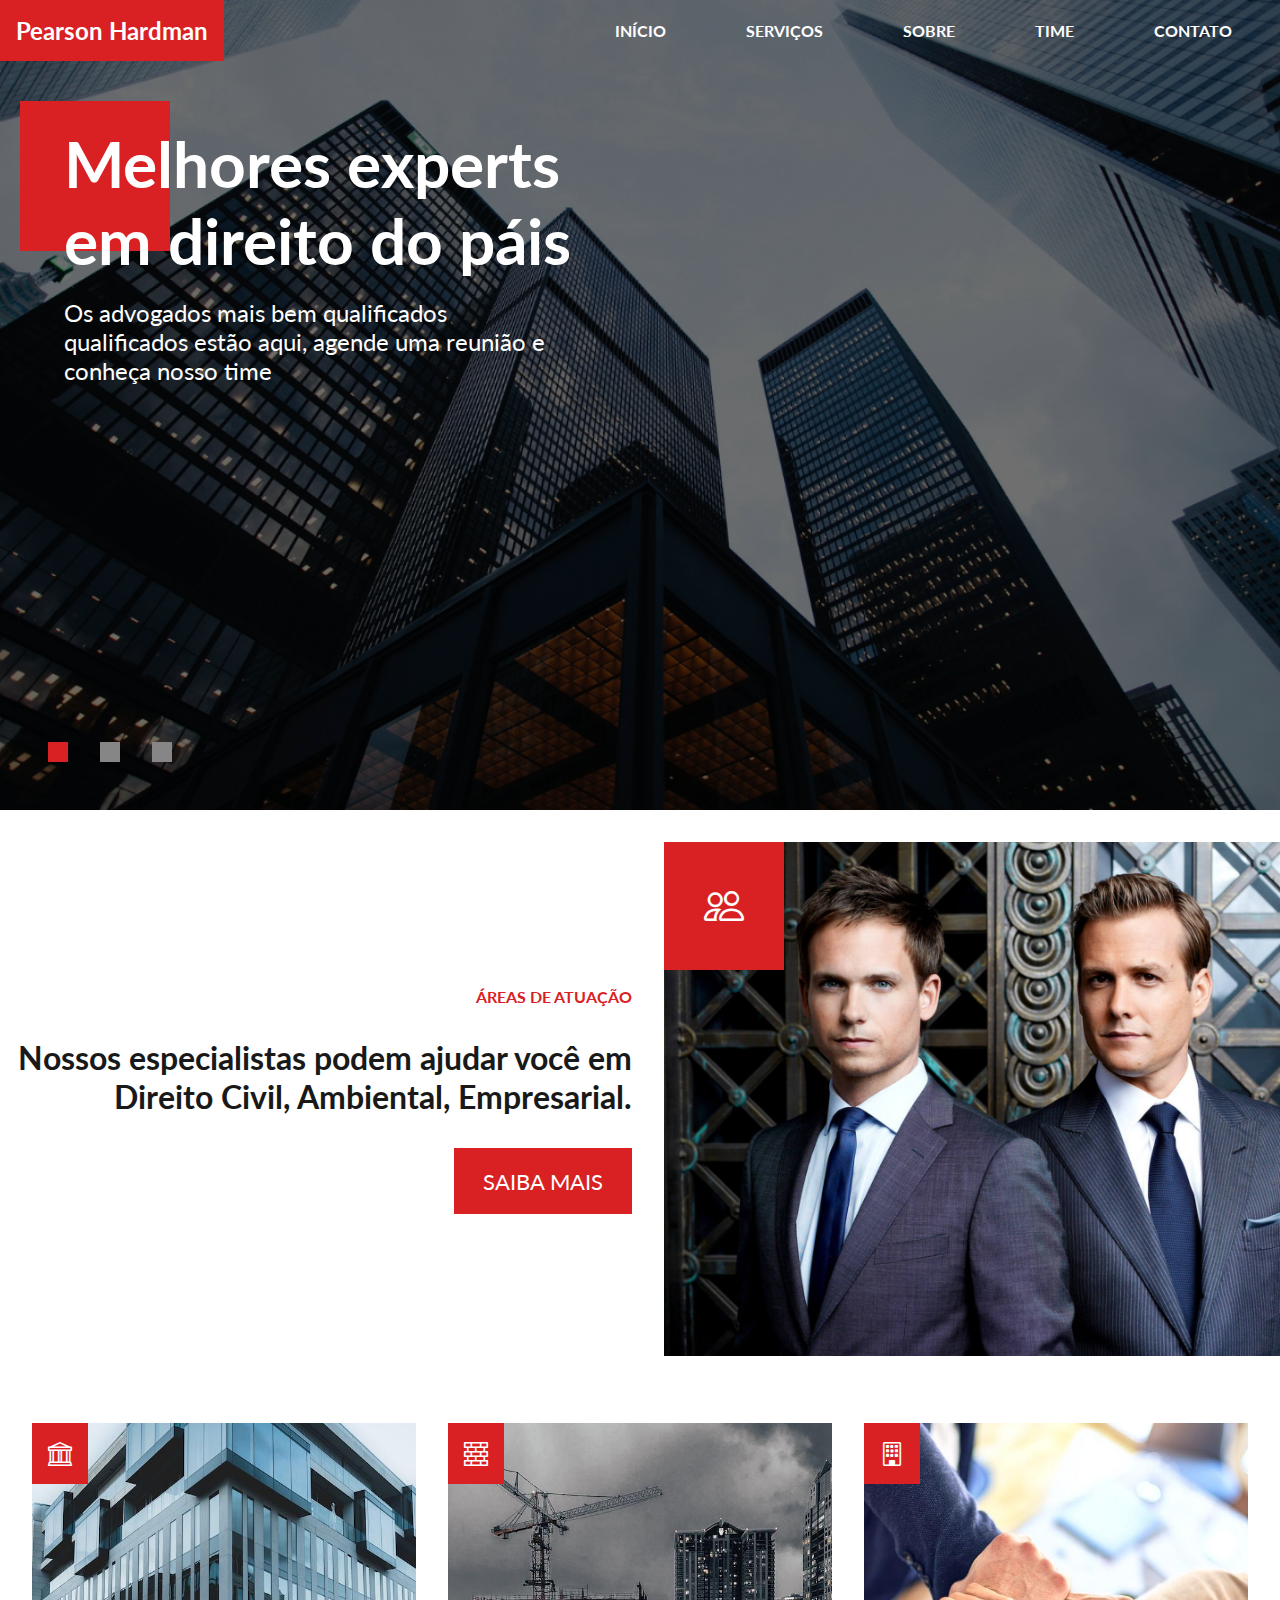
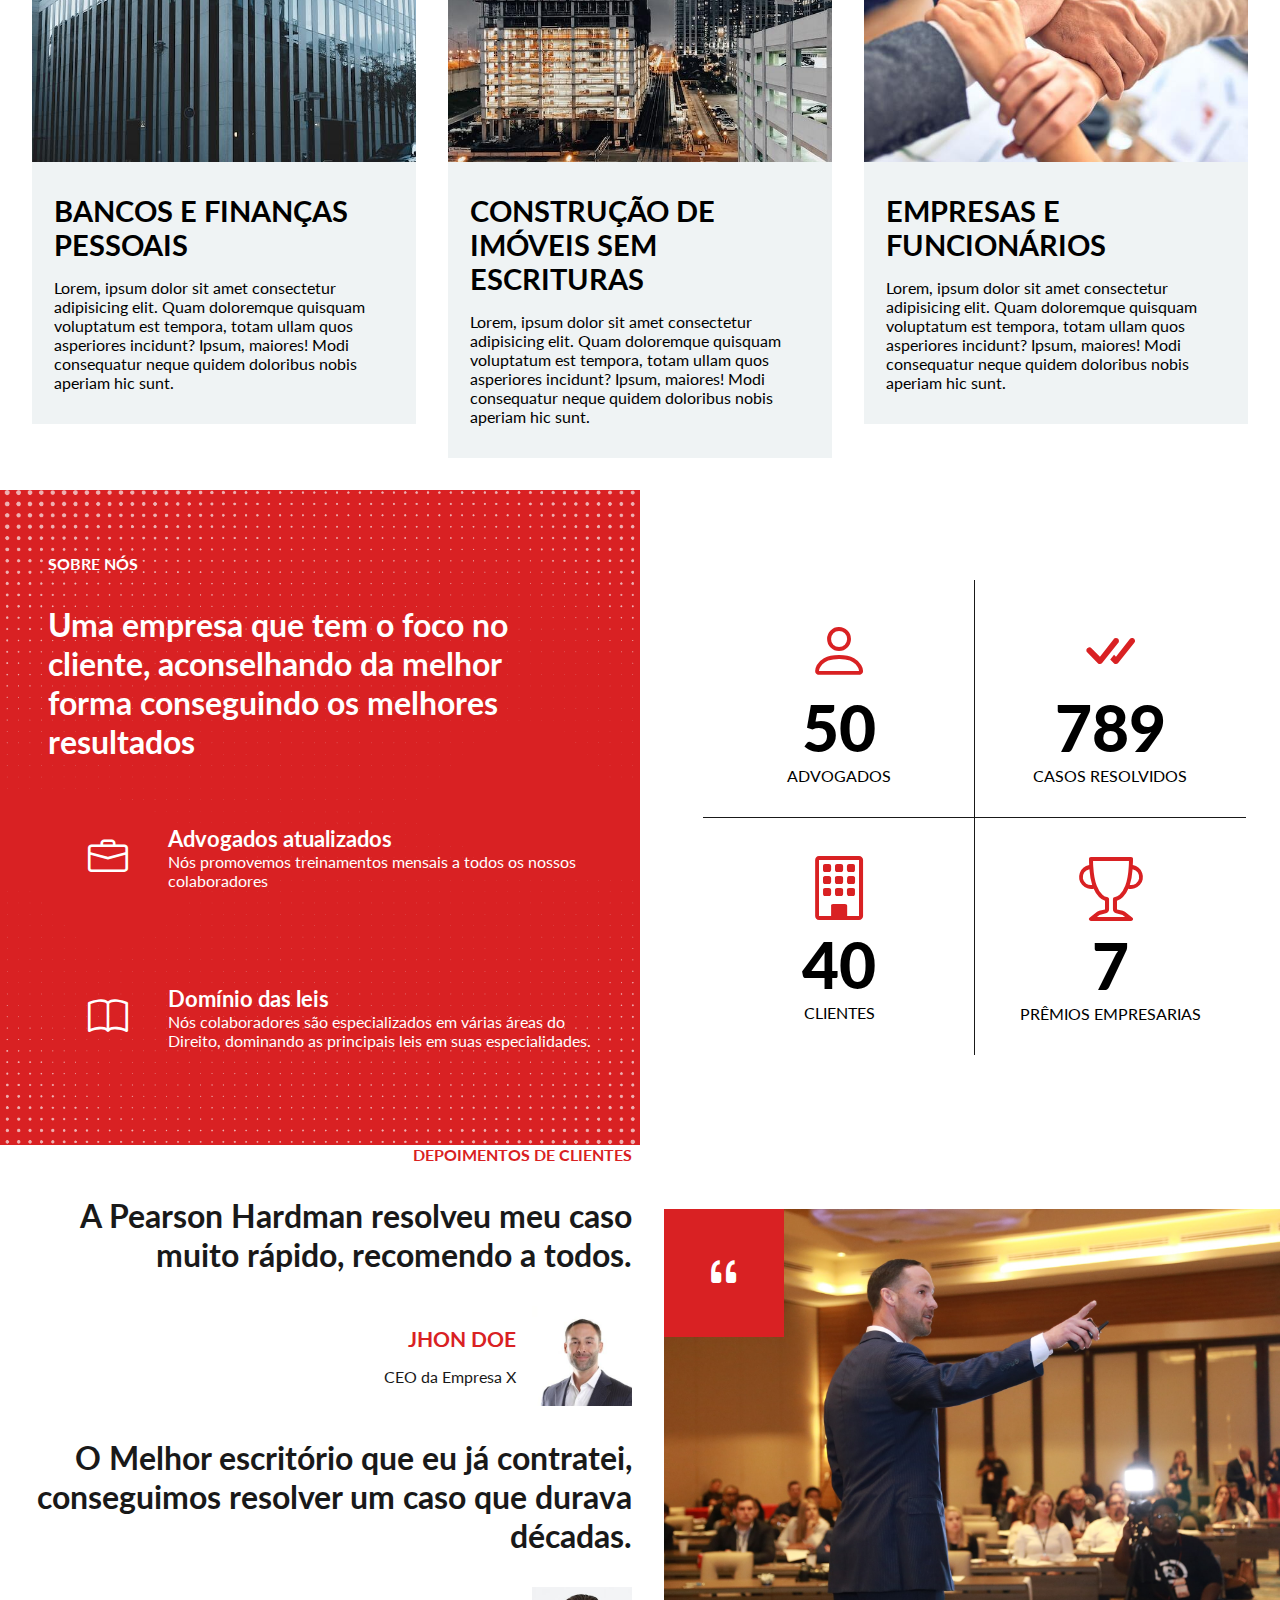
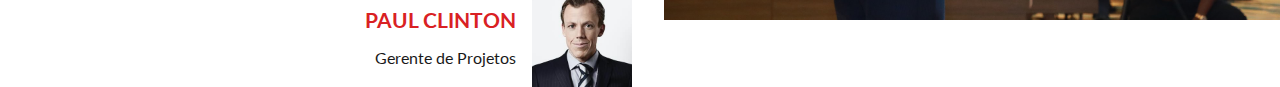
==== Projeto/index.html @ b3bb137e "conclusion of testimonial  section" ====
<!DOCTYPE html>
<html lang="pt-br">
  <head>
    <meta charset="UTF-8" />
    <meta http-equiv="X-UA-Compatible" content="IE=edge" />
    <meta name="viewport" content="width=device-width, initial-scale=1.0" />

    <!-- Styles -->
    <link rel="stylesheet" href="css/styles.css" />

    <!-- Site Icon -->
    <link rel="shortcut icon" href="img/favicon.ico" type="image/x-icon" />

    <!-- Bootstrap Icons -->
    <link
      rel="stylesheet"
      href="https://cdn.jsdelivr.net/npm/bootstrap-icons@1.10.5/font/bootstrap-icons.css"
    />

    <!-- Fonts -->
    <link rel="preconnect" href="https://fonts.googleapis.com" />
    <link rel="preconnect" href="https://fonts.gstatic.com" crossorigin />
    <link
      href="https://fonts.googleapis.com/css2?family=Lato:ital,wght@0,100;0,300;0,400;0,700;0,900;1,100;1,300;1,400;1,700;1,900&display=swap"
      rel="stylesheet"
    />

    <title>Pearson Hardman</title>
  </head>
  <body>
    <!-- Header and Banner-->
    <header id="header">
      <div id="inner-header">
        <h2 id="brand">Pearson Hardman</h2>
        <nav id="navbar">
          <a href="#header">Início</a>
          <a href="#expertise-areas">Serviços</a>
          <a href="#about">Sobre</a>
          <a href="#team">Time</a>
          <a href="#contact">Contato</a>
        </nav>

        <!-- Menu Mobile -->
      </div>

      <div class="banner active">
        <span class="square"></span>
        <h2>Melhores experts em direito do páis</h2>
        <p>
          Os advogados mais bem qualificados qualificados estão aqui, agende uma
          reunião e conheça nosso time
        </p>
      </div>

      <div class="dots">
        <div class="dot active"></div>
        <div class="dot"></div>
        <div class="dot"></div>
      </div>
    </header>

    <!--Action areas-->
    <main id="expertise-areas" class="text-image-section">
      <div id="expertise-information" class="text-container">
        <p class="section-subtitle">Áreas de atuação</p>
        <h3 class="section-title">Nossos especialistas podem ajudar você em Direito Civil, Ambiental, Empresarial.          
        </h3>
        <a href="#" class="btn">Saiba Mais</a>
      </div>
      <div id="expertise-image-container" class="image-container">
        <i class="bi bi-people"></i>
        <img src="img/employees_banner.jpg" alt="Advogados da Pearson Hardman">
      </div>

      <div id="other-services">
        <div class="service">
          <img src="img/bank.jpg" alt="Banco">
          <i class="bi bi-bank"></i>
          <div class="service-info">
            <h4>Bancos e Finanças pessoais</h4>
            <p>
              Lorem, ipsum dolor sit amet consectetur adipisicing elit. Quam doloremque quisquam voluptatum est tempora, totam ullam quos asperiores incidunt? Ipsum, maiores! Modi consequatur neque quidem doloribus nobis aperiam hic sunt.              
            </p>
          </div>
        </div>

        <div class="service">
          <img src="img/construction.jpg" alt="Construção">
          <i class="bi bi-bricks"></i>
          <div class="service-info">
            <h4>Construção de Imóveis sem escrituras</h4>
            <p>
              Lorem, ipsum dolor sit amet consectetur adipisicing elit. Quam doloremque quisquam voluptatum est tempora, totam ullam quos asperiores incidunt? Ipsum, maiores! Modi consequatur neque quidem doloribus nobis aperiam hic sunt.              
            </p>
          </div>
        </div>

        <div class="service">
          <img src="img/company.jpg" alt="Empresa">
          <i class="bi bi-building"></i>
          <div class="service-info">
            <h4>Empresas e funcionários</h4>
            <p>
              Lorem, ipsum dolor sit amet consectetur adipisicing elit. Quam doloremque quisquam voluptatum est tempora, totam ullam quos asperiores incidunt? Ipsum, maiores! Modi consequatur neque quidem doloribus nobis aperiam hic sunt.              
            </p>
          </div>
        </div>

      </div><!--other-services-->

    </main>

    <!--About us section-->
    <section id="about">
      <div id="about-text">
        <p class="section-subtitle">Sobre nós</p>
        <h3 class="section-title">
          Uma empresa que tem o foco no cliente, aconselhando da melhor forma conseguindo os melhores resultados
        </h3>

        <div class="about-description">
          <i class="bi bi-briefcase"></i>
          <div>
            <h4>Advogados atualizados</h4>
            <p>
              Nós promovemos treinamentos mensais a todos os nossos colaboradores
            </p>
          </div>
        </div>

        <div class="about-description">
          <i class="bi bi-book"></i>
          <div>
            <h4>Domínio das leis</h4>
            <p>
              Nós colaboradores são especializados em várias áreas do Direito, dominando as principais leis em suas especialidades.
            </p>
          </div>
        </div>

      </div><!--about-text-->

      <div id="about-data">

        <div class="data">
          <i class="bi bi-person"></i>
          <p class="number">50</p>
          <p class="text">Advogados</p>
        </div>

        <div class="data">
          <i class="bi bi-check-all"></i>
          <p class="number">789</p>
          <p class="text">Casos resolvidos</p>
        </div>

        <div class="data">
          <i class="bi bi-building"></i>
          <p class="number">40</p>
          <p class="text">Clientes</p>
        </div>

        <div class="data">
          <i class="bi bi-trophy"></i>
          <p class="number">7</p>
          <p class="text">Prêmios empresarias</p>
        </div>

      </div><!--about-data-->
    </section>

    <!--Testimonials -->
    <section id="testimonials" class="text-image-section">
      <div id="testimonials-information" class="text-container">
        <p class="section-subtitle">Depoimentos de clientes</p>

        <h3 class="section-title">
          A Pearson Hardman resolveu meu caso muito rápido, recomendo a todos.
        </h3>
        <div class="author">
          <div class="author-info">
            <p class="author-name">Jhon Doe</p>
            <p class="author-job">CEO da Empresa X</p>
          </div>
          <img src="img/author_1.jpg" alt="Jhon Doe">
        </div><!--author-->

        <h3 class="section-title">
          O Melhor escritório que eu já contratei, conseguimos resolver um caso que durava décadas.
        </h3>
        <div class="author">
          <div class="author-info">
            <p class="author-name">Paul Clinton</p>
            <p class="author-job">Gerente de Projetos</p>
          </div>
          <img src="img/author_2.jpg" alt="Paul Clinton">
        </div><!--author-->
        
      </div><!--testimonial-information-->
      
      <div id="testimonial-image-container" class="image-container">
        <i class="bi bi-quote"></i>
        <img src="img/court.jpg" alt="Advogado em um tribunal">
      </div>

      
    </section>
  </body>
</html>
---- Projeto/css/styles.css ----
/* ############ Root properties ############ */
:root {
  --main-color: #d92123;
  --secondary-color: #868686;
  --tertiary-color: #eff3f4;

  --primary-text-color: #ffffff;
  --secondary-text-color: #191919;
}

/* ############ Generals properties ############ */
* {
  margin: 0;
  padding: 0;
  box-sizing: border-box;
  font-family: "Lato", sans-serif;
}

a {
  text-decoration: none;
}

img {
  width: 100%; /*Limit from size of father element*/
}

input[type="submit"] {
  cursor: pointer;
}

i {
  background-color: var(--main-color);
  color: var(--primary-text-color);
  font-size: 2.5rem;
  padding: 2.5rem;
}

/* ############ Header and banner ############ */
#header {
  min-height: 90vh; /*Height of screen*/
  background-image: url("../img/main_banner4.png");
  background-size: cover;
  background-position: center;
  color: var(--primary-text-color);
  margin-bottom: 2rem;
  position: relative; /* Specifies the scope that will control absolute elements */
}

#inner-header {
  display: flex; /* Items inside the container can be positioned with flexbox */
  justify-content: space-between;
  align-items: center;
}

#brand {
  background-color: var(--main-color);
  padding: 1rem;
}

#navbar {
  display: flex;
  gap: 3rem;
  text-transform: uppercase;
  margin-right: 2rem;
}

#navbar a {
  color: var(--primary-text-color);
  font-weight: bold;
  padding: 1rem;
}

.banner.active {
  opacity: 1;
}

.banner {
  max-width: 50%; /* Limit width from banner container */
  padding: 4rem;
  opacity: 0;
  position: absolute;
  transition: 0.6s;
}

.banner h2 {
  font-size: 4rem;
  margin-bottom: 1.2rem;
  position: relative;
  z-index: 2;
}

.banner p {
  font-size: 1.5rem;
}

.square {
  display: block;
  width: 150px;
  height: 150px;
  background-color: var(--main-color);
  position: absolute;
  z-index: 1;
  left: 20px;
  top: 40px;
}

.dots {
  display: flex;
  gap: 2rem;
  position: absolute;
  bottom: 3rem;
  left: 3rem;
}

.dot {
  width: 20px;
  height: 20px;
  background-color: var(--secondary-color);
}

.dot.active {
  background-color: var(--main-color);
}

/* ############ Action areas (main) ############ */
.text-image-section {
  display: flex;
  flex-wrap: wrap;
  gap: 2rem;
}

.text-container {
  flex: 2 1 0; /*short-cut for flex element*/
  display: flex;
  gap: 2rem;
  flex-direction: column;
  justify-content: center;
  text-align: right;
}

.section-subtitle{
  text-transform: uppercase;
  font-weight: bold;
  color: var(--main-color);
}

.section-title{
  color: var(--secondary-text-color);
  font-size: 2rem;
}

.btn{
  padding: 1.2rem 1.8rem;
  text-transform: uppercase;
  font-size: 1.4rem;
  background-color: var(--main-color);
  align-self: end;
  color: var(--primary-text-color);
}

.image-container {
  flex: 1 1 300px;
  position: relative;
}

.image-container i {
  position: absolute;
}

#other-services{
  width: 100%;
  display: flex;
  gap: 2rem;
  padding: 2rem;
}

.service{
  position: relative;
}

.service i{
  position: absolute;
  left: 0;
  top: 0;
  padding: 1rem;
  font-size: 1.5rem;
}

.service-info{
  background-color: var(--tertiary-color);
  padding: 2rem 1.4rem;
  min-height: 250px;
  margin-top: -3rem;
  z-index: 2;
  position: relative;
}

.service h4{
  font-size: 1.8rem;
  margin-bottom: 1rem;
  text-transform: uppercase;
}


/* ############ About us section ############ */

#about{
  display: flex;
  flex-wrap: wrap;
  align-items: center;
  gap: 2rem;
}

#about-text{
  background-image: url("../img/pattern.png");
  background-size: cover;
  background-position: center;
  color: var(--primary-text-color);
  flex: 1 1 0;
  display: flex;
  flex-direction: column;
  justify-content: center;
  gap: 2rem;
  padding: 4rem 3rem;
}

#about-text .section-subtitle,
#about-text .section-title{
  color: var(--primary-text-color);
}

#about-text  i{
  background-color: transparent;
}

.about-description{
  display: flex;
  align-items: center;
}

.about-description h4{
  font-size: 1.4rem;
}

#about-data{
  flex: 1 1 0;
  display: flex;
  flex-wrap: wrap;
  padding: 2rem;
}

#about-data .data{
  width: 50%;
  display: flex;
  flex-direction: column;
  align-items: center;
  justify-content: center;
  padding: 2rem;
  margin-top: -1px;
  margin-left: -1px;
}

#about-data .data:first-child{
    border-bottom: 1px solid var(--secondary-text-color);
    border-right: 1px solid var(--secondary-text-color);
}

#about-data .data:last-child{
  border-top: 1px solid var(--secondary-text-color);
  border-left: 1px solid var(--secondary-text-color);
}

#about-data .data i{
  background-color: transparent;
  color: var(--main-color);
  font-size: 4rem;
  padding: 0;
}

.data .number{
  font-size: 4rem;
  font-weight: 900;
}

.data .text {
  text-transform: uppercase;
}
/* ############ Testimonial section ############ */

#testimonials{
  display: flex;
  align-items: center;
}

#testimonial-information{
  padding: 3rem;
}

.author{
  display: flex;
  justify-content: end;
  align-items: center;
  gap: 1rem;
}

.author .author-name{
  color: var(--main-color);
  text-transform: uppercase;
  font-size: 1.3rem;
  font-weight: bold;
  margin-bottom: 1rem;
}

.author .author-job{
  color: var(--secondary-text-color);
}

.author img{
  width: 100px;
  height: 100px;
}

/* ############ Another sections ############ */
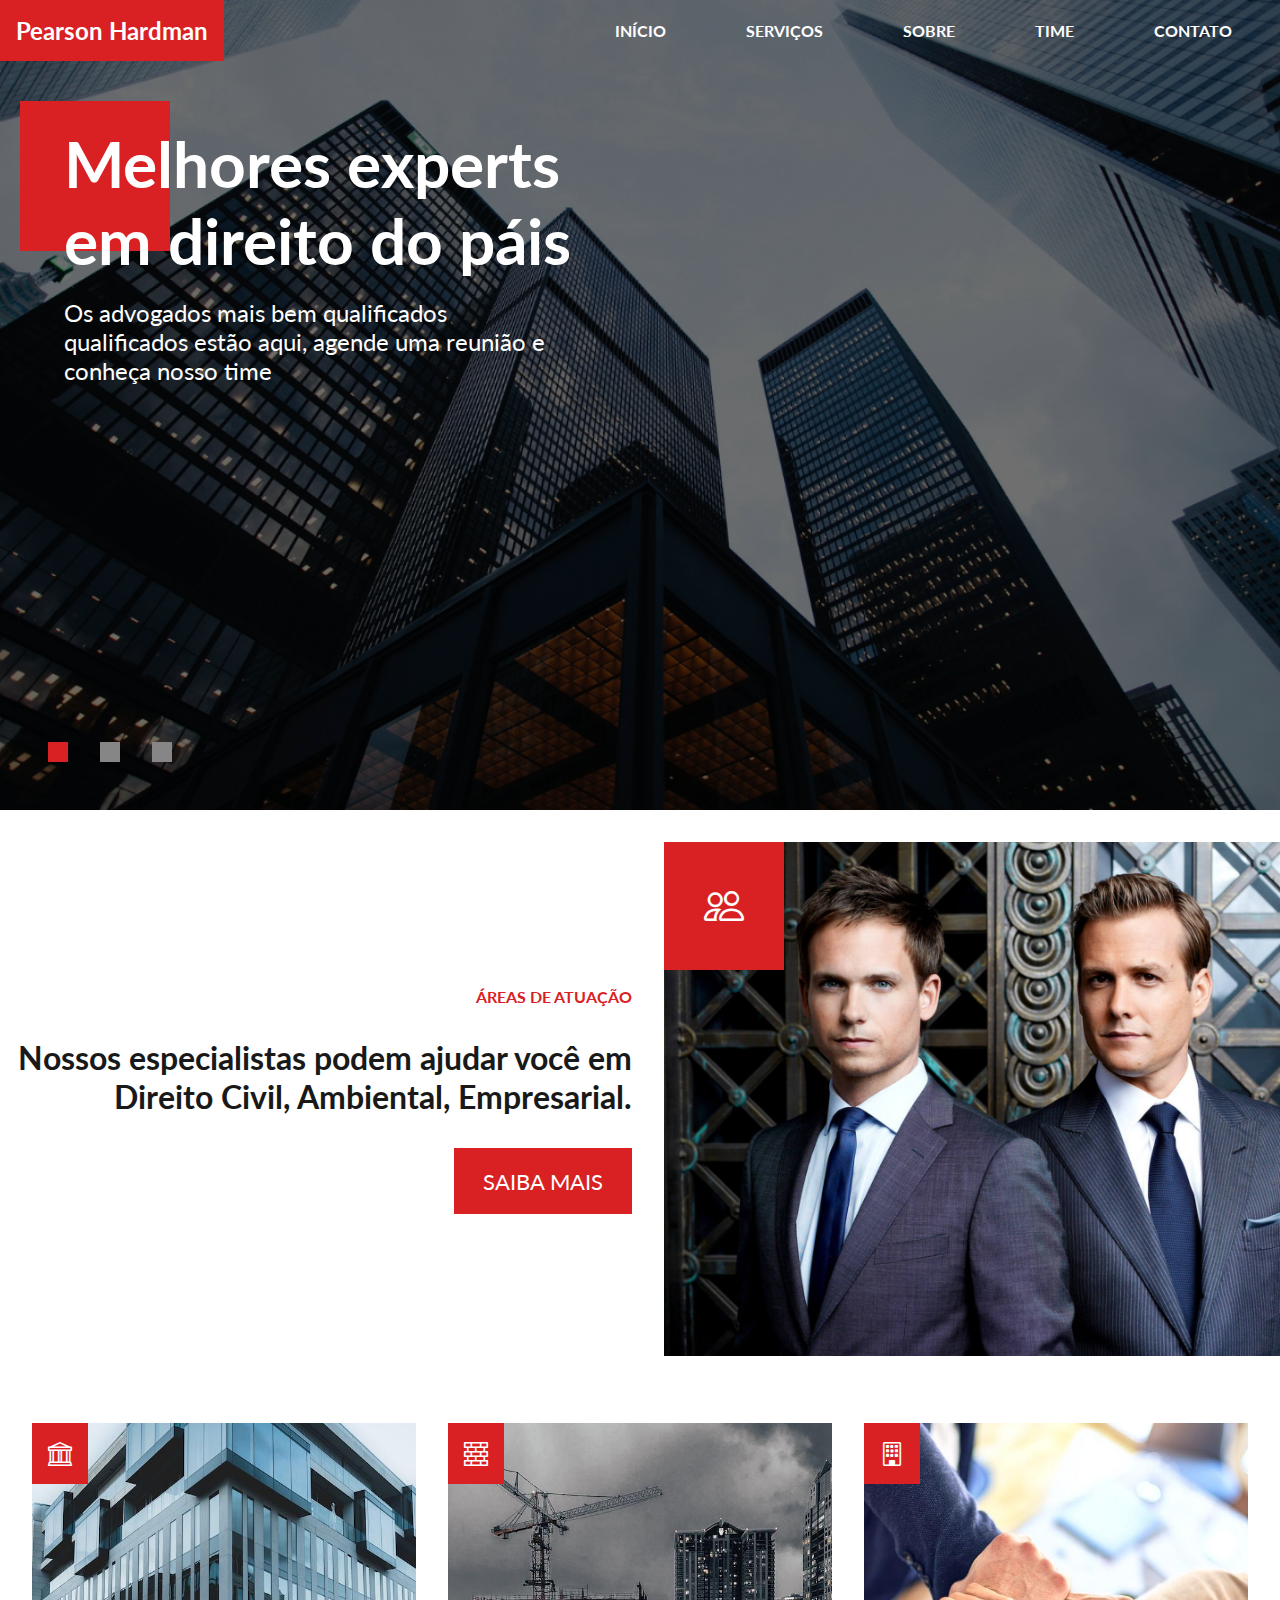
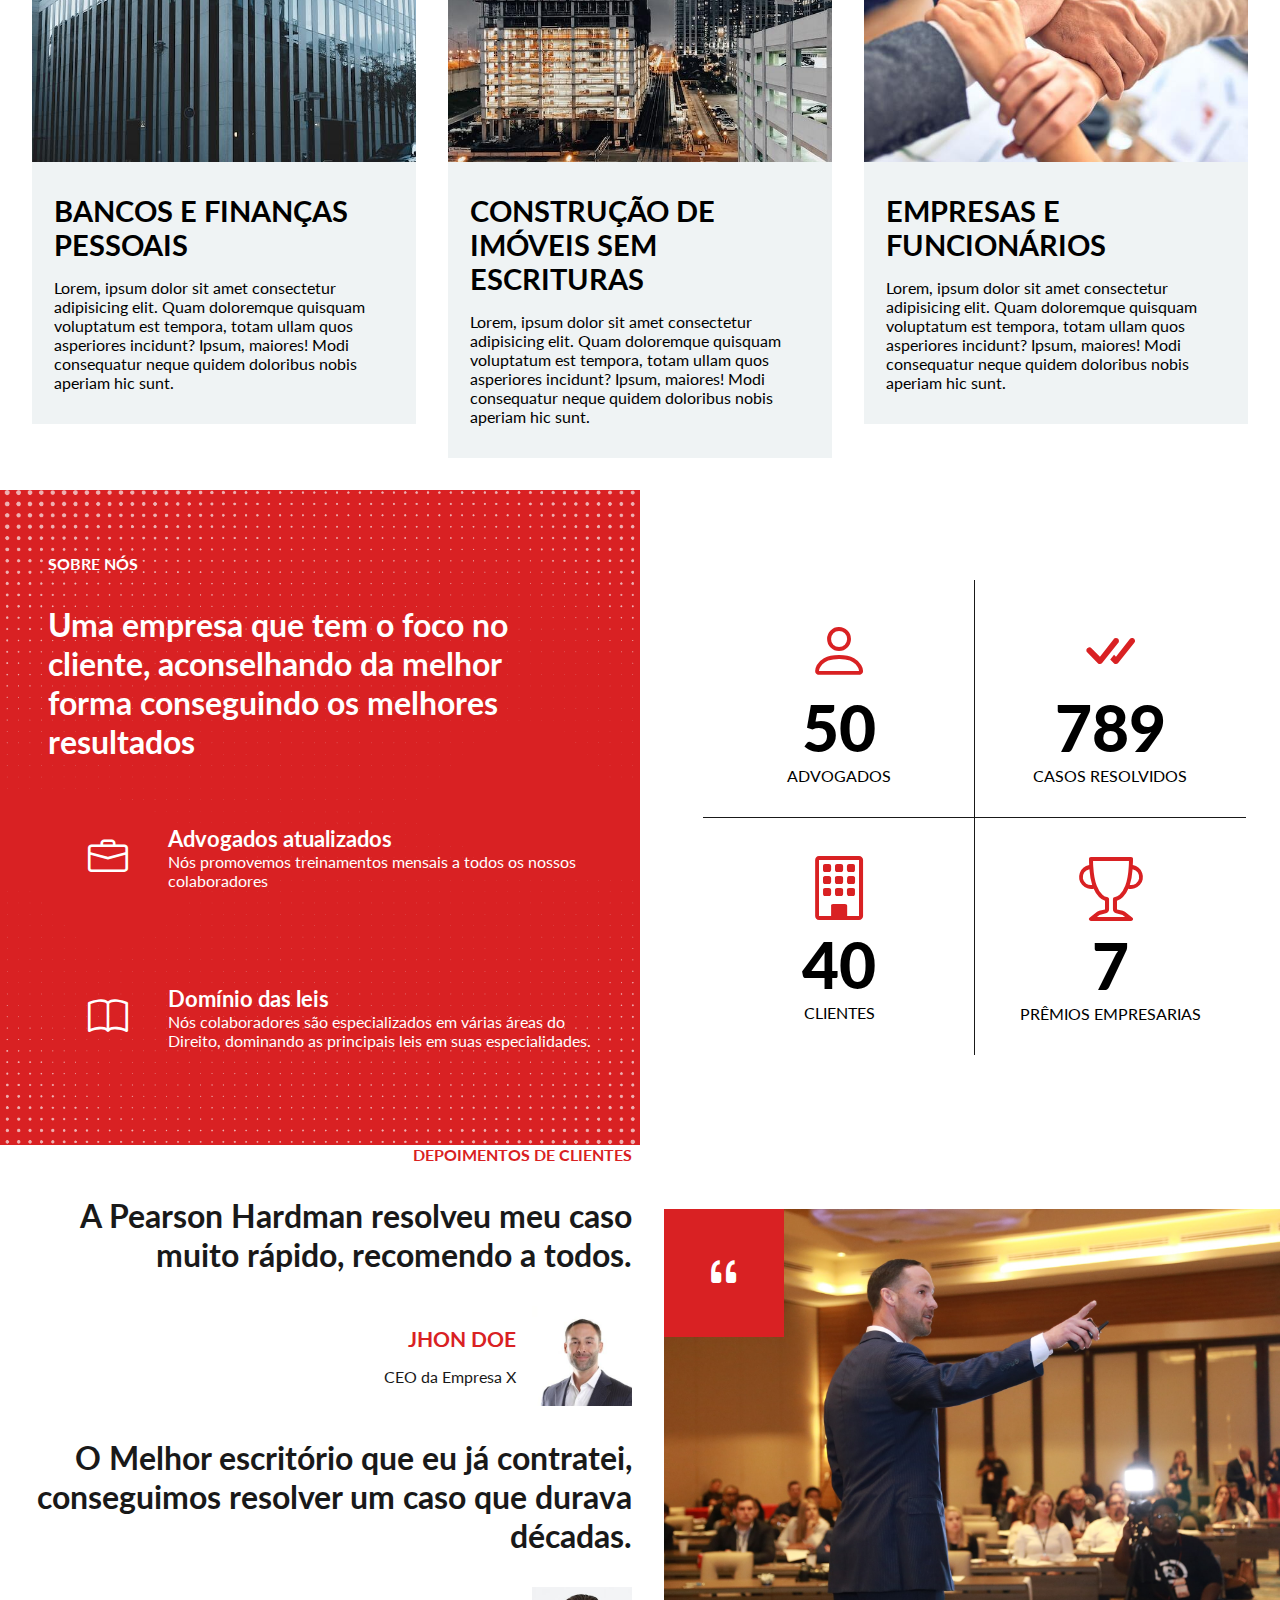
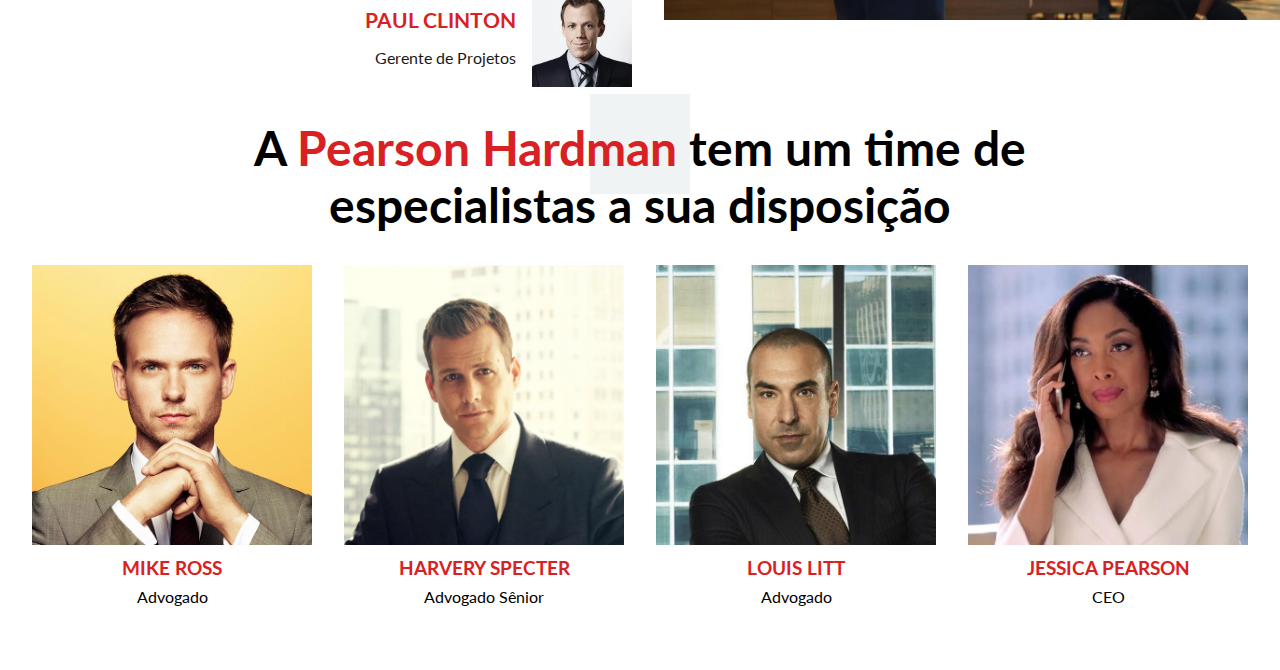
==== commit 63dee83c: "adjusts" ====
--- a/Projeto/index.html
+++ b/Projeto/index.html
@@ -202,8 +202,41 @@
         <i class="bi bi-quote"></i>
         <img src="img/court.jpg" alt="Advogado em um tribunal">
       </div>
-
       
     </section>
+
+    <!--employees-->
+    <section id="team">
+      <span class="square"></span>
+      <h2>
+        A <span>Pearson Hardman</span> tem um time de especialistas a sua disposição
+      </h2>
+      <div class="employees">
+
+        <div class="employee">
+          <img src="img/mike.jpg" alt="Mike Ross">
+          <p class="employee-name">Mike Ross</p>
+          <p class="employee-role">Advogado</p>
+        </div>
+        <div class="employee">
+          <img src="img/harvey.png" alt="Harvery Specter">
+          <p class="employee-name">Harvery Specter</p>
+          <p class="employee-role">Advogado Sênior</p>
+        </div>
+        <div class="employee">
+          <img src="img/louis.jpg" alt="Louis Litt">
+          <p class="employee-name">Louis Litt</p>
+          <p class="employee-role">Advogado</p>
+        </div>
+        <div class="employee">
+          <img src="img/jessica.jpg" alt="Jessica Pearson">
+          <p class="employee-name">Jessica Pearson</p>
+          <p class="employee-role">CEO</p>
+        </div>
+
+      </div>
+    </section>
+    <!--Contact-->
+    
   </body>
 </html>
--- a/Projeto/css/styles.css
+++ b/Projeto/css/styles.css
@@ -320,4 +320,47 @@
   height: 100px;
 }
 
+/* ############ Employees Section ############ */
+#team{
+  position: relative;
+  margin-top: 2rem;
+  margin-bottom: 2rem;
+}
+
+#team h2{
+  font-size: 3rem;
+  text-align: center;
+  max-width: 1000px;
+  margin: 0 auto;
+  position: relative;
+  z-index: 2;
+}
+
+#team h2 span{
+  color: var(--main-color);
+}
+
+#team .square{
+  background-color: var(--tertiary-color);
+  width: 100px;
+  height: 100px;
+  left: 50%;
+  margin-left: -50px;
+  top: -25px;
+}
+
+.employees{
+  display: flex;
+  gap: 2rem;
+  padding: 2rem;
+  text-align: center;
+}
+
+.employee-name{
+  color: var(--main-color);
+  text-transform: uppercase;
+  font-size: 1.2rem;
+  font-weight: bold;
+  margin: 0.5rem 0;
+}
 /* ############ Another sections ############ */
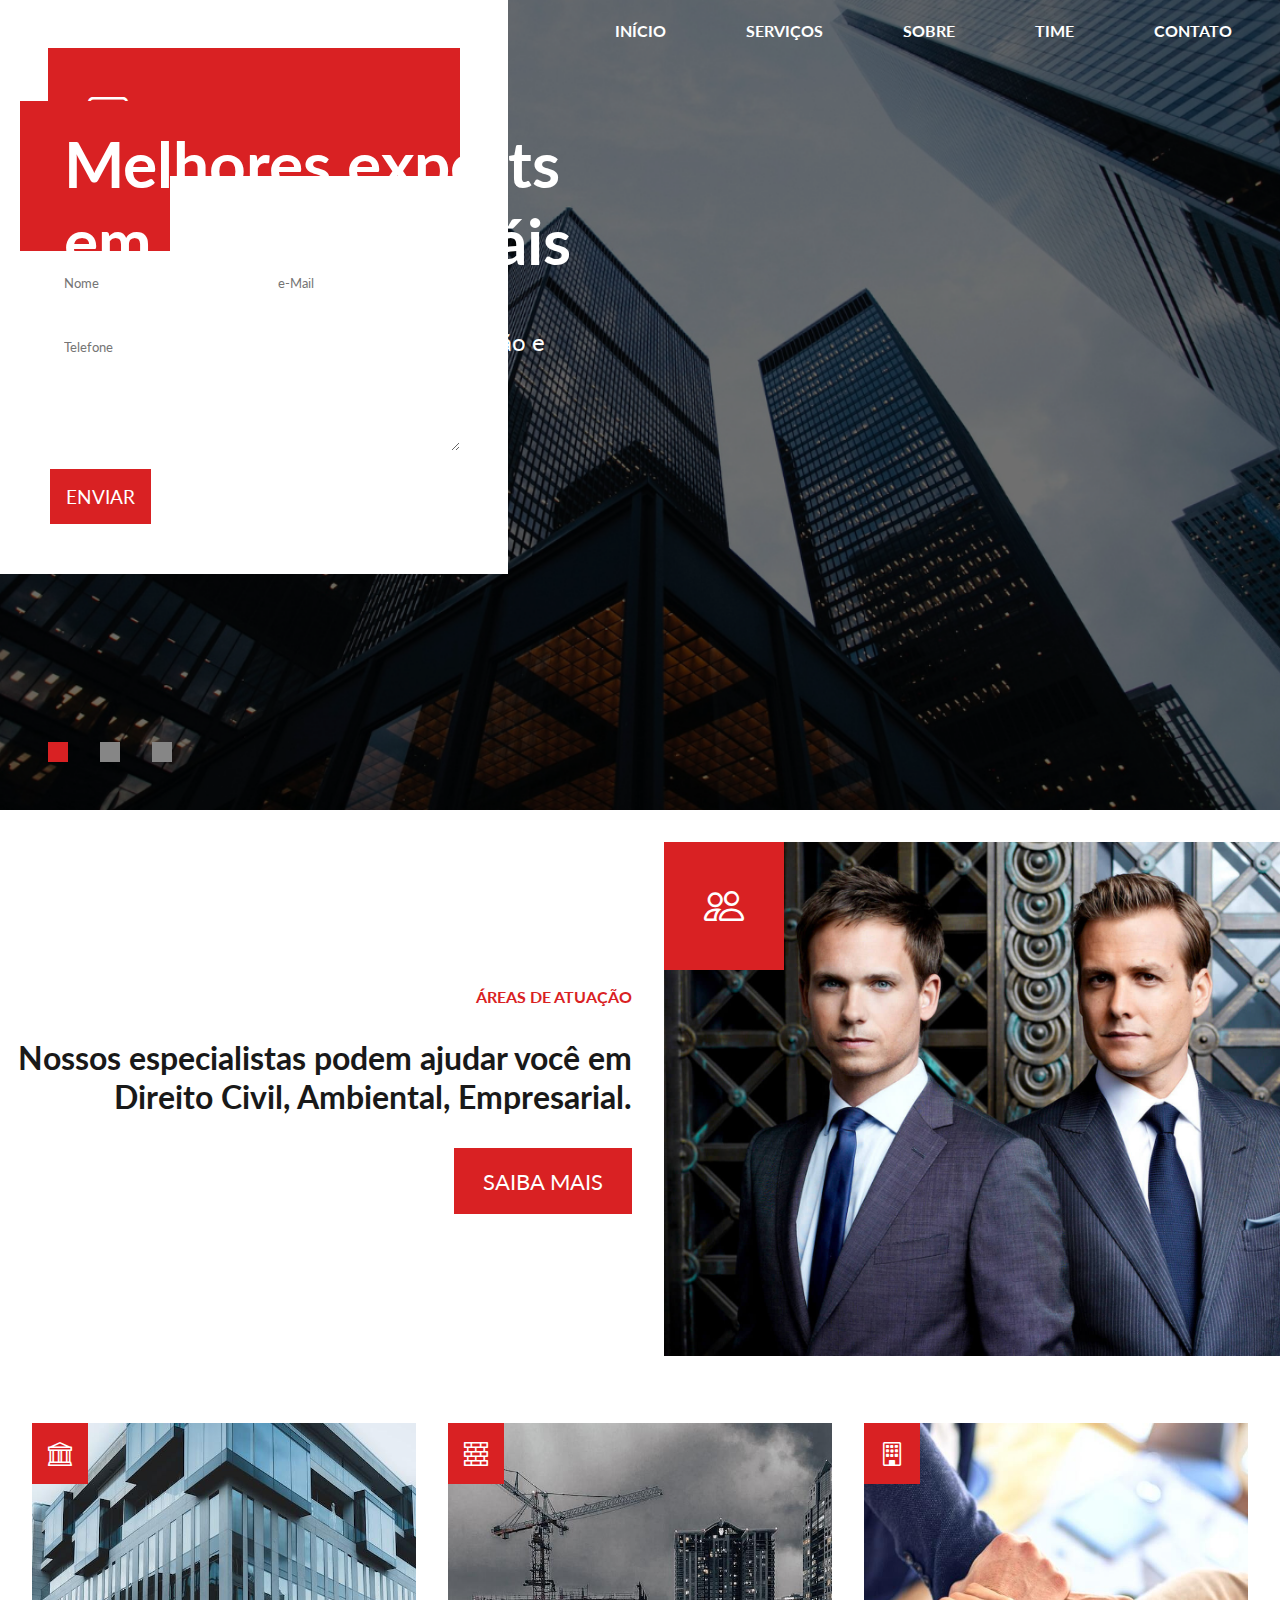
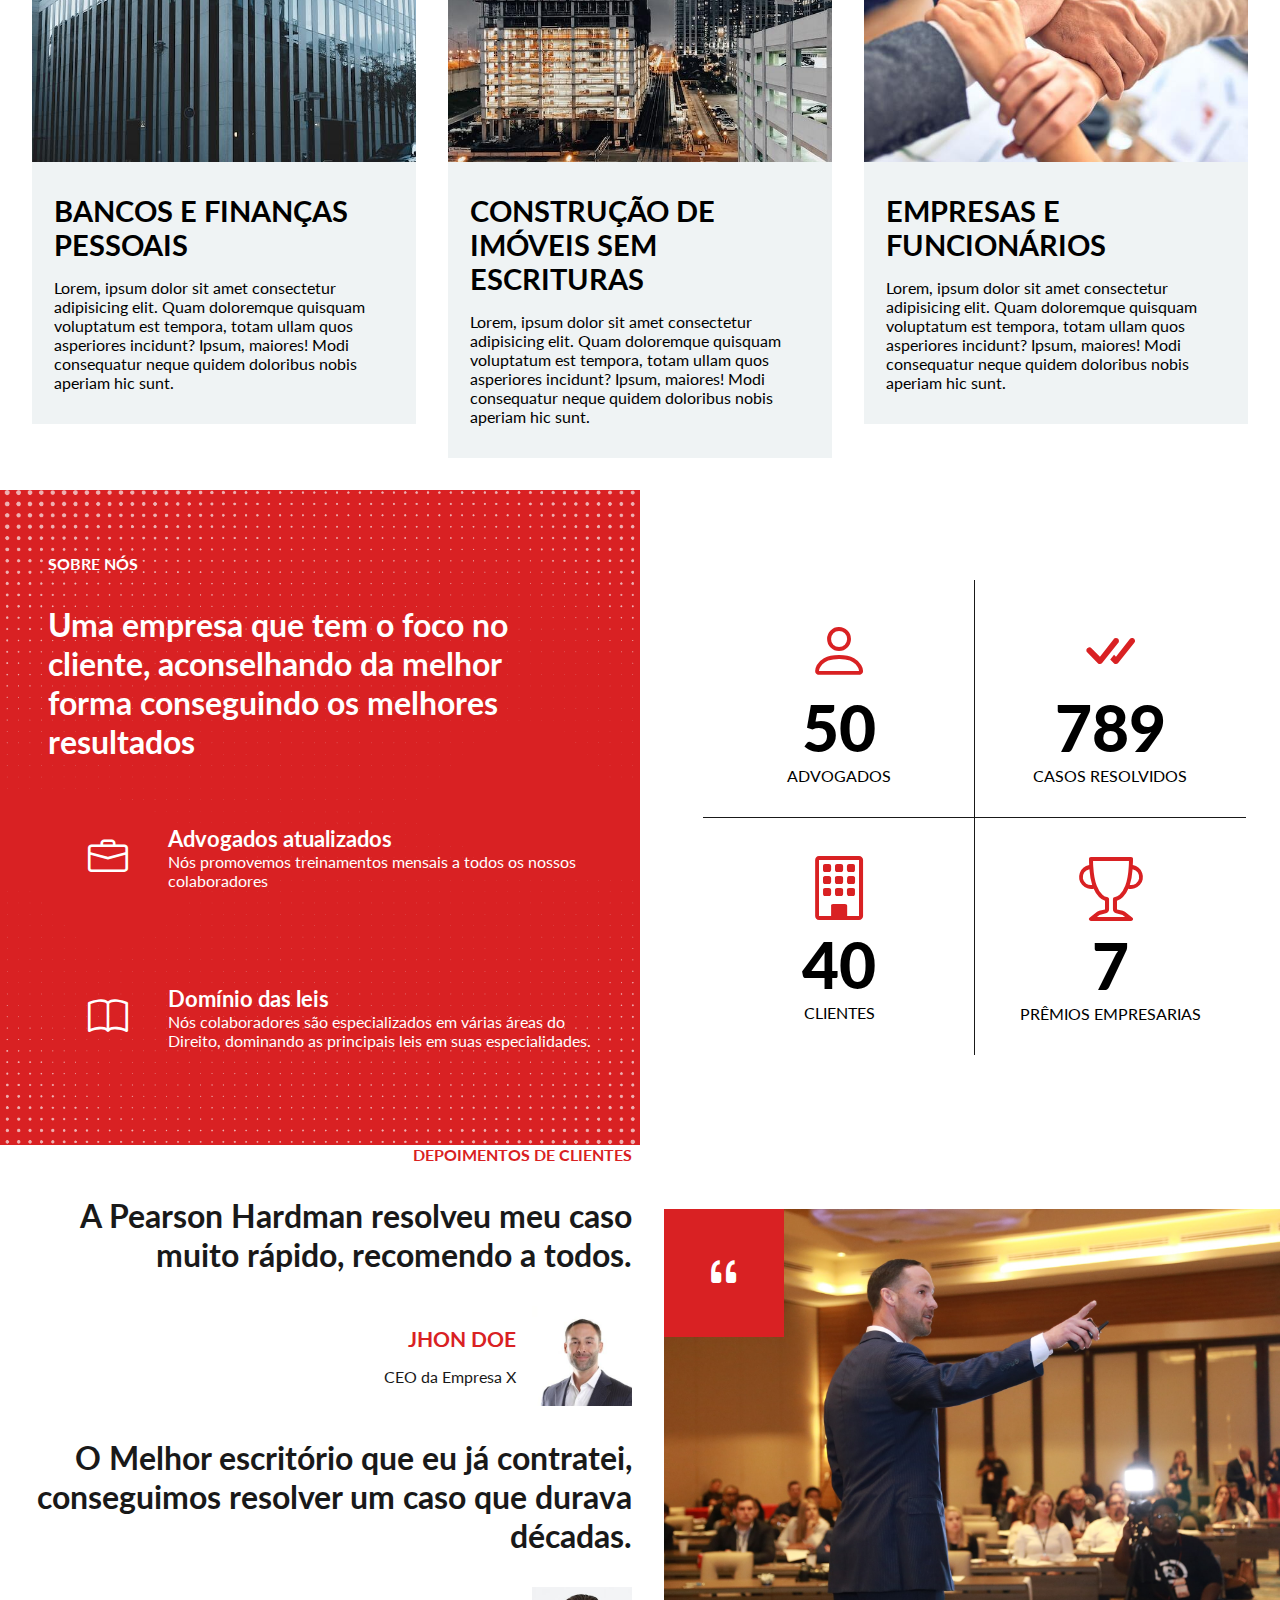
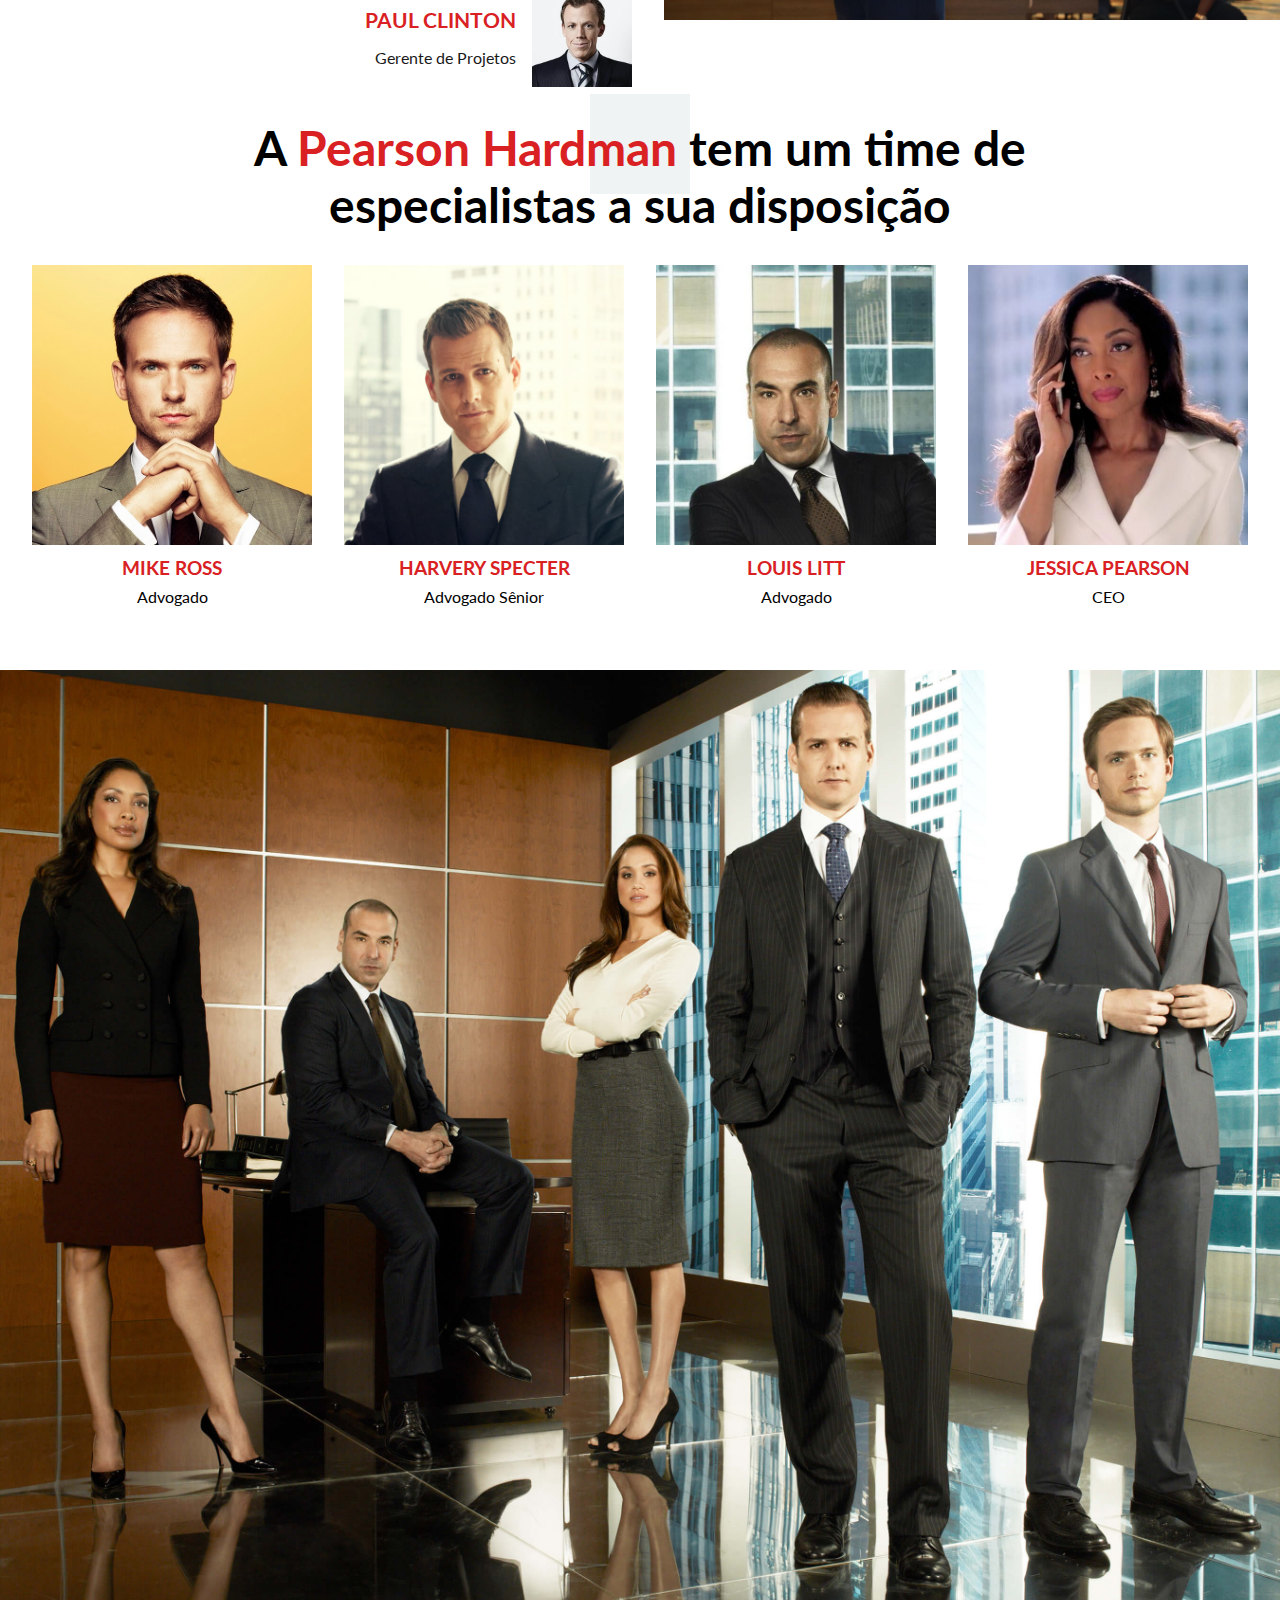
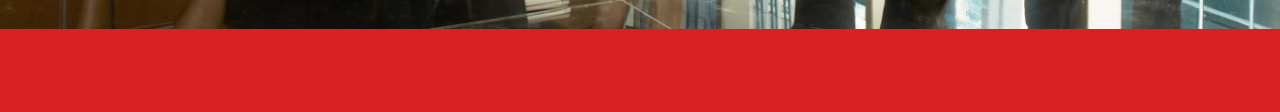
==== commit ad6811e3: "Finished section contact html and styles" ====
--- a/Projeto/index.html
+++ b/Projeto/index.html
@@ -63,51 +63,64 @@
     <main id="expertise-areas" class="text-image-section">
       <div id="expertise-information" class="text-container">
         <p class="section-subtitle">Áreas de atuação</p>
-        <h3 class="section-title">Nossos especialistas podem ajudar você em Direito Civil, Ambiental, Empresarial.          
+        <h3 class="section-title">
+          Nossos especialistas podem ajudar você em Direito Civil, Ambiental,
+          Empresarial.
         </h3>
         <a href="#" class="btn">Saiba Mais</a>
       </div>
       <div id="expertise-image-container" class="image-container">
         <i class="bi bi-people"></i>
-        <img src="img/employees_banner.jpg" alt="Advogados da Pearson Hardman">
+        <img
+          src="img/employees_banner.jpg"
+          alt="Advogados da Pearson Hardman"
+        />
       </div>
 
       <div id="other-services">
         <div class="service">
-          <img src="img/bank.jpg" alt="Banco">
+          <img src="img/bank.jpg" alt="Banco" />
           <i class="bi bi-bank"></i>
           <div class="service-info">
             <h4>Bancos e Finanças pessoais</h4>
             <p>
-              Lorem, ipsum dolor sit amet consectetur adipisicing elit. Quam doloremque quisquam voluptatum est tempora, totam ullam quos asperiores incidunt? Ipsum, maiores! Modi consequatur neque quidem doloribus nobis aperiam hic sunt.              
+              Lorem, ipsum dolor sit amet consectetur adipisicing elit. Quam
+              doloremque quisquam voluptatum est tempora, totam ullam quos
+              asperiores incidunt? Ipsum, maiores! Modi consequatur neque quidem
+              doloribus nobis aperiam hic sunt.
             </p>
           </div>
         </div>
 
         <div class="service">
-          <img src="img/construction.jpg" alt="Construção">
+          <img src="img/construction.jpg" alt="Construção" />
           <i class="bi bi-bricks"></i>
           <div class="service-info">
             <h4>Construção de Imóveis sem escrituras</h4>
             <p>
-              Lorem, ipsum dolor sit amet consectetur adipisicing elit. Quam doloremque quisquam voluptatum est tempora, totam ullam quos asperiores incidunt? Ipsum, maiores! Modi consequatur neque quidem doloribus nobis aperiam hic sunt.              
+              Lorem, ipsum dolor sit amet consectetur adipisicing elit. Quam
+              doloremque quisquam voluptatum est tempora, totam ullam quos
+              asperiores incidunt? Ipsum, maiores! Modi consequatur neque quidem
+              doloribus nobis aperiam hic sunt.
             </p>
           </div>
         </div>
 
         <div class="service">
-          <img src="img/company.jpg" alt="Empresa">
+          <img src="img/company.jpg" alt="Empresa" />
           <i class="bi bi-building"></i>
           <div class="service-info">
             <h4>Empresas e funcionários</h4>
             <p>
-              Lorem, ipsum dolor sit amet consectetur adipisicing elit. Quam doloremque quisquam voluptatum est tempora, totam ullam quos asperiores incidunt? Ipsum, maiores! Modi consequatur neque quidem doloribus nobis aperiam hic sunt.              
-            </p>
-          </div>
-        </div>
-
-      </div><!--other-services-->
-
+              Lorem, ipsum dolor sit amet consectetur adipisicing elit. Quam
+              doloremque quisquam voluptatum est tempora, totam ullam quos
+              asperiores incidunt? Ipsum, maiores! Modi consequatur neque quidem
+              doloribus nobis aperiam hic sunt.
+            </p>
+          </div>
+        </div>
+      </div>
+      <!--other-services-->
     </main>
 
     <!--About us section-->
@@ -115,7 +128,8 @@
       <div id="about-text">
         <p class="section-subtitle">Sobre nós</p>
         <h3 class="section-title">
-          Uma empresa que tem o foco no cliente, aconselhando da melhor forma conseguindo os melhores resultados
+          Uma empresa que tem o foco no cliente, aconselhando da melhor forma
+          conseguindo os melhores resultados
         </h3>
 
         <div class="about-description">
@@ -123,7 +137,8 @@
           <div>
             <h4>Advogados atualizados</h4>
             <p>
-              Nós promovemos treinamentos mensais a todos os nossos colaboradores
+              Nós promovemos treinamentos mensais a todos os nossos
+              colaboradores
             </p>
           </div>
         </div>
@@ -133,15 +148,15 @@
           <div>
             <h4>Domínio das leis</h4>
             <p>
-              Nós colaboradores são especializados em várias áreas do Direito, dominando as principais leis em suas especialidades.
-            </p>
-          </div>
-        </div>
-
-      </div><!--about-text-->
+              Nós colaboradores são especializados em várias áreas do Direito,
+              dominando as principais leis em suas especialidades.
+            </p>
+          </div>
+        </div>
+      </div>
+      <!--about-text-->
 
       <div id="about-data">
-
         <div class="data">
           <i class="bi bi-person"></i>
           <p class="number">50</p>
@@ -165,8 +180,8 @@
           <p class="number">7</p>
           <p class="text">Prêmios empresarias</p>
         </div>
-
-      </div><!--about-data-->
+      </div>
+      <!--about-data-->
     </section>
 
     <!--Testimonials -->
@@ -182,61 +197,80 @@
             <p class="author-name">Jhon Doe</p>
             <p class="author-job">CEO da Empresa X</p>
           </div>
-          <img src="img/author_1.jpg" alt="Jhon Doe">
-        </div><!--author-->
-
-        <h3 class="section-title">
-          O Melhor escritório que eu já contratei, conseguimos resolver um caso que durava décadas.
+          <img src="img/author_1.jpg" alt="Jhon Doe" />
+        </div>
+        <!--author-->
+
+        <h3 class="section-title">
+          O Melhor escritório que eu já contratei, conseguimos resolver um caso
+          que durava décadas.
         </h3>
         <div class="author">
           <div class="author-info">
             <p class="author-name">Paul Clinton</p>
             <p class="author-job">Gerente de Projetos</p>
           </div>
-          <img src="img/author_2.jpg" alt="Paul Clinton">
-        </div><!--author-->
-        
-      </div><!--testimonial-information-->
-      
+          <img src="img/author_2.jpg" alt="Paul Clinton" />
+        </div>
+        <!--author-->
+      </div>
+      <!--testimonial-information-->
+
       <div id="testimonial-image-container" class="image-container">
         <i class="bi bi-quote"></i>
-        <img src="img/court.jpg" alt="Advogado em um tribunal">
-      </div>
-      
+        <img src="img/court.jpg" alt="Advogado em um tribunal" />
+      </div>
     </section>
 
     <!--employees-->
     <section id="team">
       <span class="square"></span>
       <h2>
-        A <span>Pearson Hardman</span> tem um time de especialistas a sua disposição
+        A <span>Pearson Hardman</span> tem um time de especialistas a sua
+        disposição
       </h2>
       <div class="employees">
-
-        <div class="employee">
-          <img src="img/mike.jpg" alt="Mike Ross">
+        <div class="employee">
+          <img src="img/mike.jpg" alt="Mike Ross" />
           <p class="employee-name">Mike Ross</p>
           <p class="employee-role">Advogado</p>
         </div>
         <div class="employee">
-          <img src="img/harvey.png" alt="Harvery Specter">
+          <img src="img/harvey.png" alt="Harvery Specter" />
           <p class="employee-name">Harvery Specter</p>
           <p class="employee-role">Advogado Sênior</p>
         </div>
         <div class="employee">
-          <img src="img/louis.jpg" alt="Louis Litt">
+          <img src="img/louis.jpg" alt="Louis Litt" />
           <p class="employee-name">Louis Litt</p>
           <p class="employee-role">Advogado</p>
         </div>
         <div class="employee">
-          <img src="img/jessica.jpg" alt="Jessica Pearson">
+          <img src="img/jessica.jpg" alt="Jessica Pearson" />
           <p class="employee-name">Jessica Pearson</p>
           <p class="employee-role">CEO</p>
         </div>
-
       </div>
     </section>
     <!--Contact-->
-    
+    <section id="contact" class="text-image-section">
+      <div id="contact-image-container" class="image-container">
+        <img src="img/office.jpg" alt="Advogados no escritório" />
+      </div>
+      <div id="contact-information" class="text-container">
+        <i class="bi bi-envelope"></i>
+        <p class="section-subtitle">Entre em contato</p>
+        <form>
+          <div class="form-control">
+            <input type="text" name="name" id="name" placeholder="Nome" />
+            <input type="email" name="email" id="email" placeholder="e-Mail" />
+          </div>
+          <input type="text" name="phone" id="phone" placeholder="Telefone" />
+          <textarea name="message" id="message" placeholder="Sua mensagem...">
+          </textarea>
+          <input type="submit" value="Enviar" class="btn" />
+        </form>
+      </div>
+    </section>
   </body>
 </html>
--- a/Projeto/css/styles.css
+++ b/Projeto/css/styles.css
@@ -363,4 +363,62 @@
   font-weight: bold;
   margin: 0.5rem 0;
 }
+
+/* ############ Contact section ############ */
+
+#contact{
+  background-color: var(--main-color);
+  gap: 0;
+  padding-bottom: 5rem;
+}
+
+#contact-information{
+  position: relative;
+  text-align: left;
+  padding: 3rem;
+  flex: 1 1 0;
+}
+
+#contact-information .section-subtitle{
+  color: var(--primary-text-color);
+}
+
+#contact-information{
+  position: absolute;
+  top: 0;
+  left: 0;
+  background-color: var(--primary-text-color);
+  color: var(--main-color);
+}
+
+#contact-information form {
+  display: flex;
+  flex-direction: column;
+  gap: 1rem;
+}
+
+#contact-information .form-control{
+  display: flex;
+  gap: 1rem;
+}
+
+#contact-information input,
+#contact-information textarea{
+  flex: 0.5;
+  padding: 1rem;
+  border: none;
+}
+
+#contact-information .btn{
+  align-self: start;
+  border: 2px solid var(--primary-text-color);
+  font-size: 1.2rem;
+  transition: 0.4s;
+}
+
+#contact-information .btn:hover{
+  background-color: var(--primary-text-color);
+  color: var(--main-color);
+}
+
 /* ############ Another sections ############ */
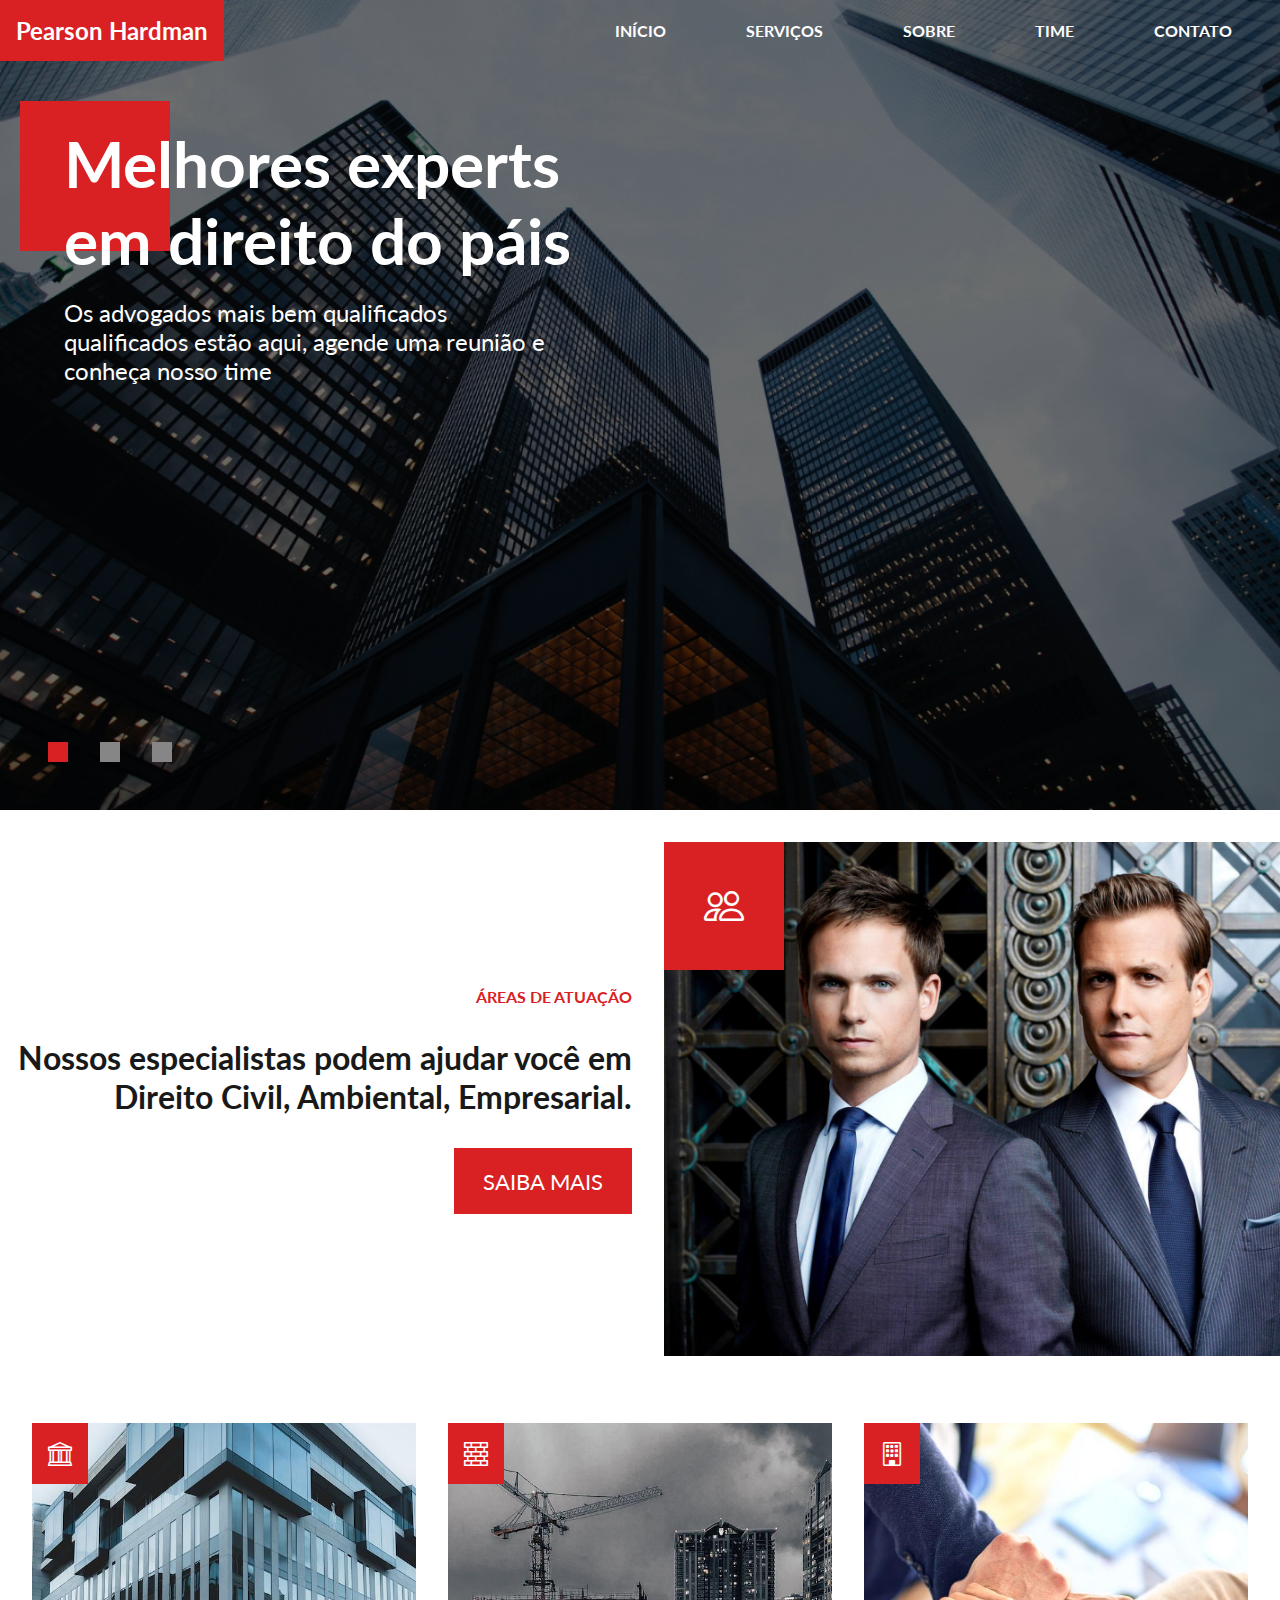
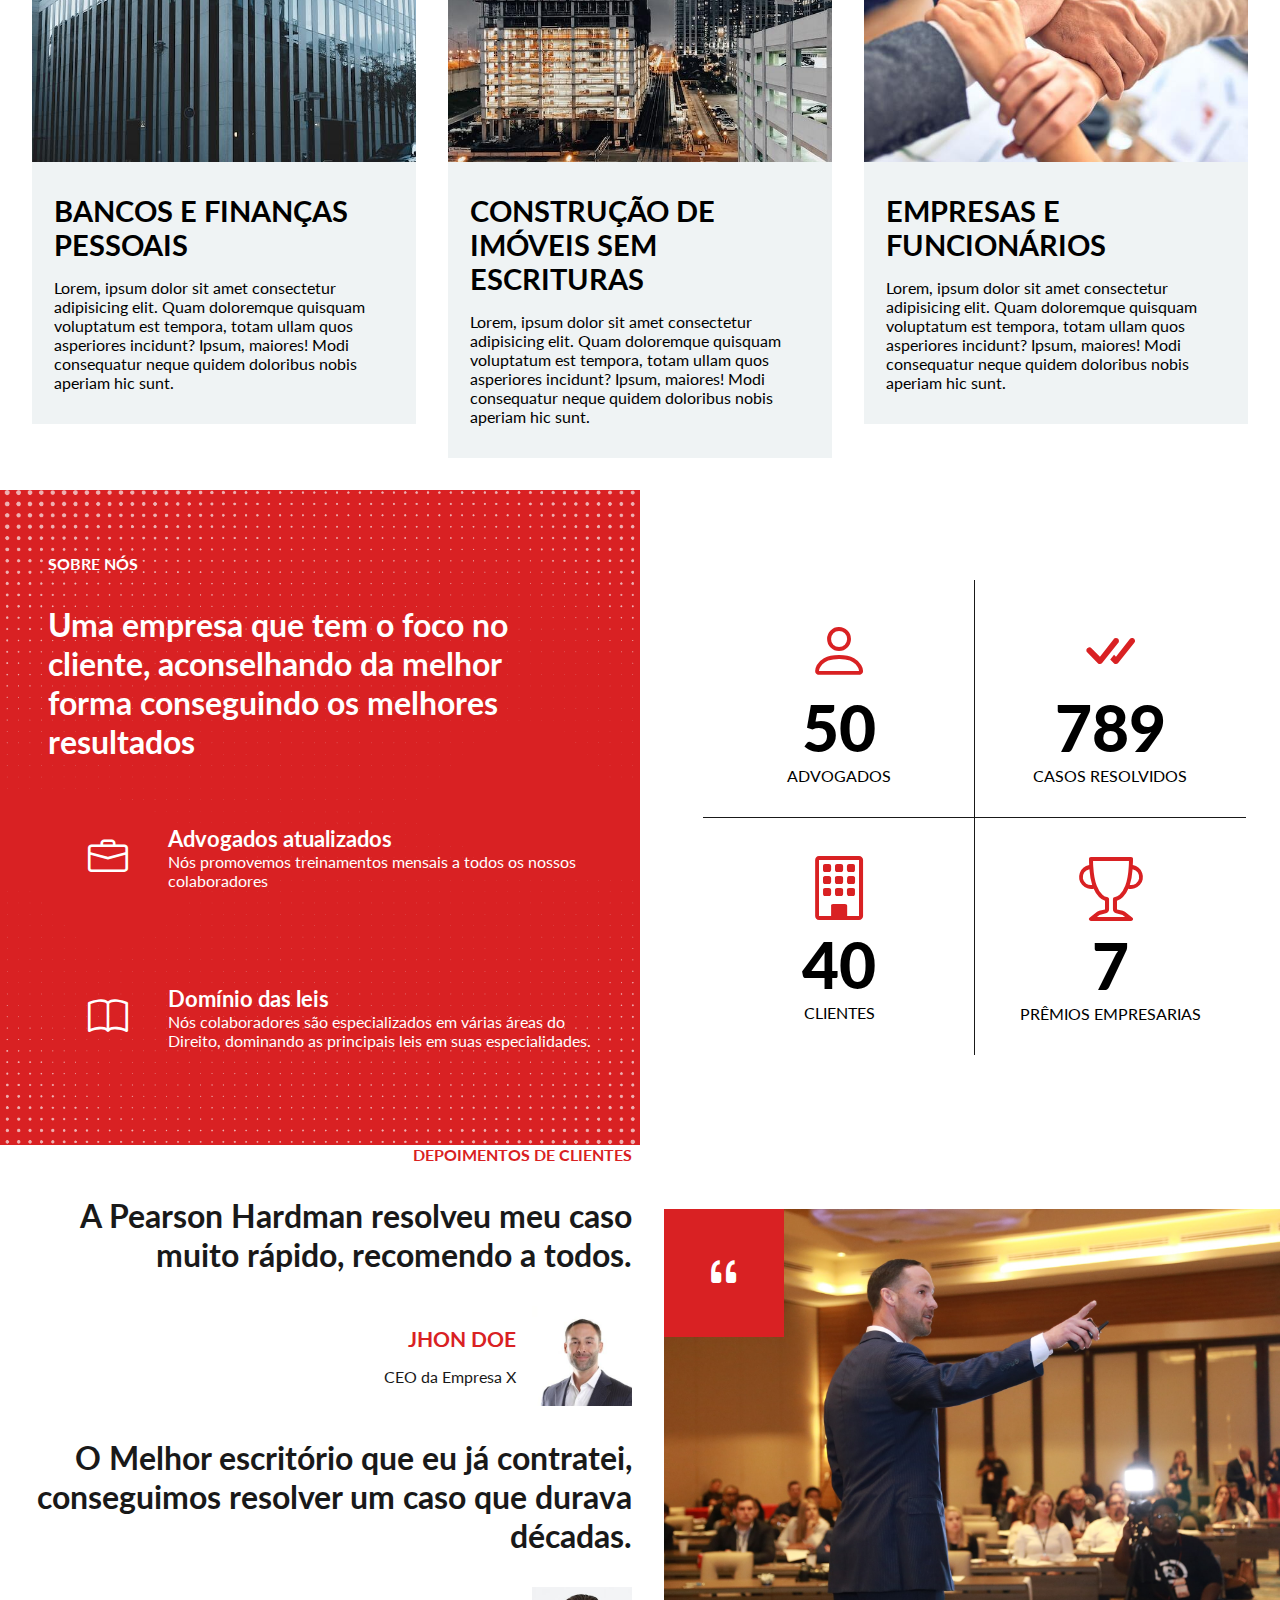
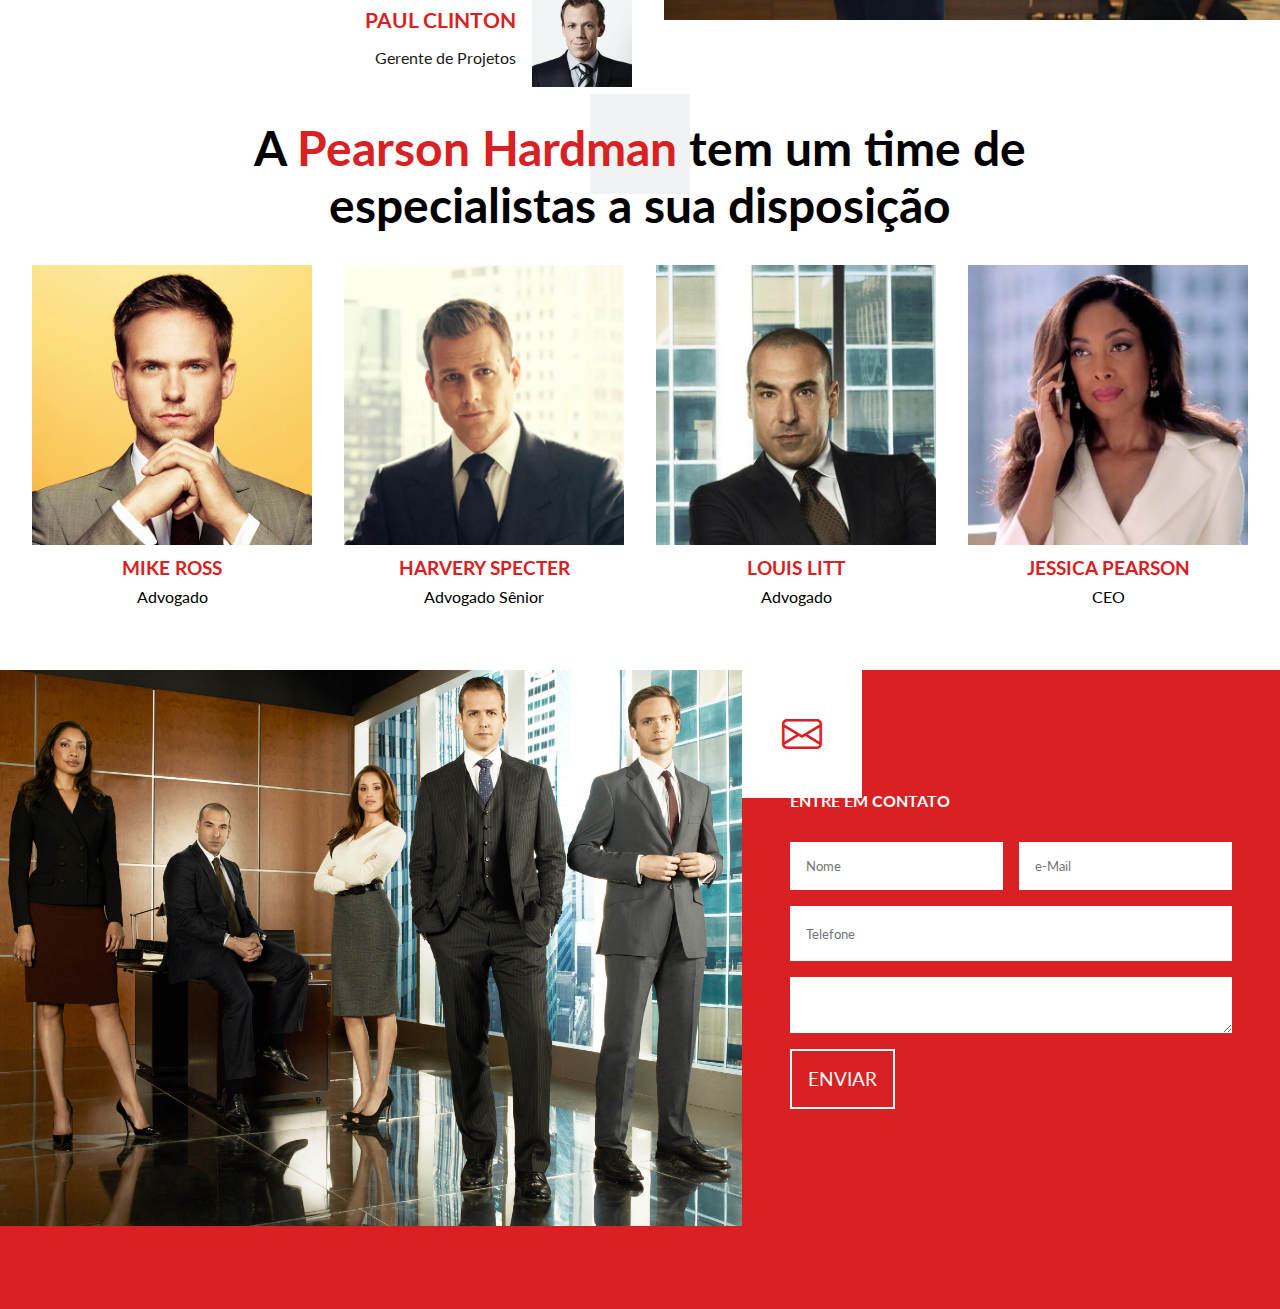
==== commit 77f23a5d: "Fix section contact html and styles" ====
--- a/Projeto/index.html
+++ b/Projeto/index.html
@@ -252,14 +252,17 @@
         </div>
       </div>
     </section>
+    
     <!--Contact-->
     <section id="contact" class="text-image-section">
       <div id="contact-image-container" class="image-container">
         <img src="img/office.jpg" alt="Advogados no escritório" />
       </div>
+
       <div id="contact-information" class="text-container">
         <i class="bi bi-envelope"></i>
         <p class="section-subtitle">Entre em contato</p>
+
         <form>
           <div class="form-control">
             <input type="text" name="name" id="name" placeholder="Nome" />
@@ -270,7 +273,10 @@
           </textarea>
           <input type="submit" value="Enviar" class="btn" />
         </form>
-      </div>
-    </section>
+
+      </div>
+
+    </section>
+
   </body>
 </html>
--- a/Projeto/css/styles.css
+++ b/Projeto/css/styles.css
@@ -379,11 +379,13 @@
   flex: 1 1 0;
 }
 
+
 #contact-information .section-subtitle{
   color: var(--primary-text-color);
 }
 
-#contact-information{
+
+#contact-information i{
   position: absolute;
   top: 0;
   left: 0;
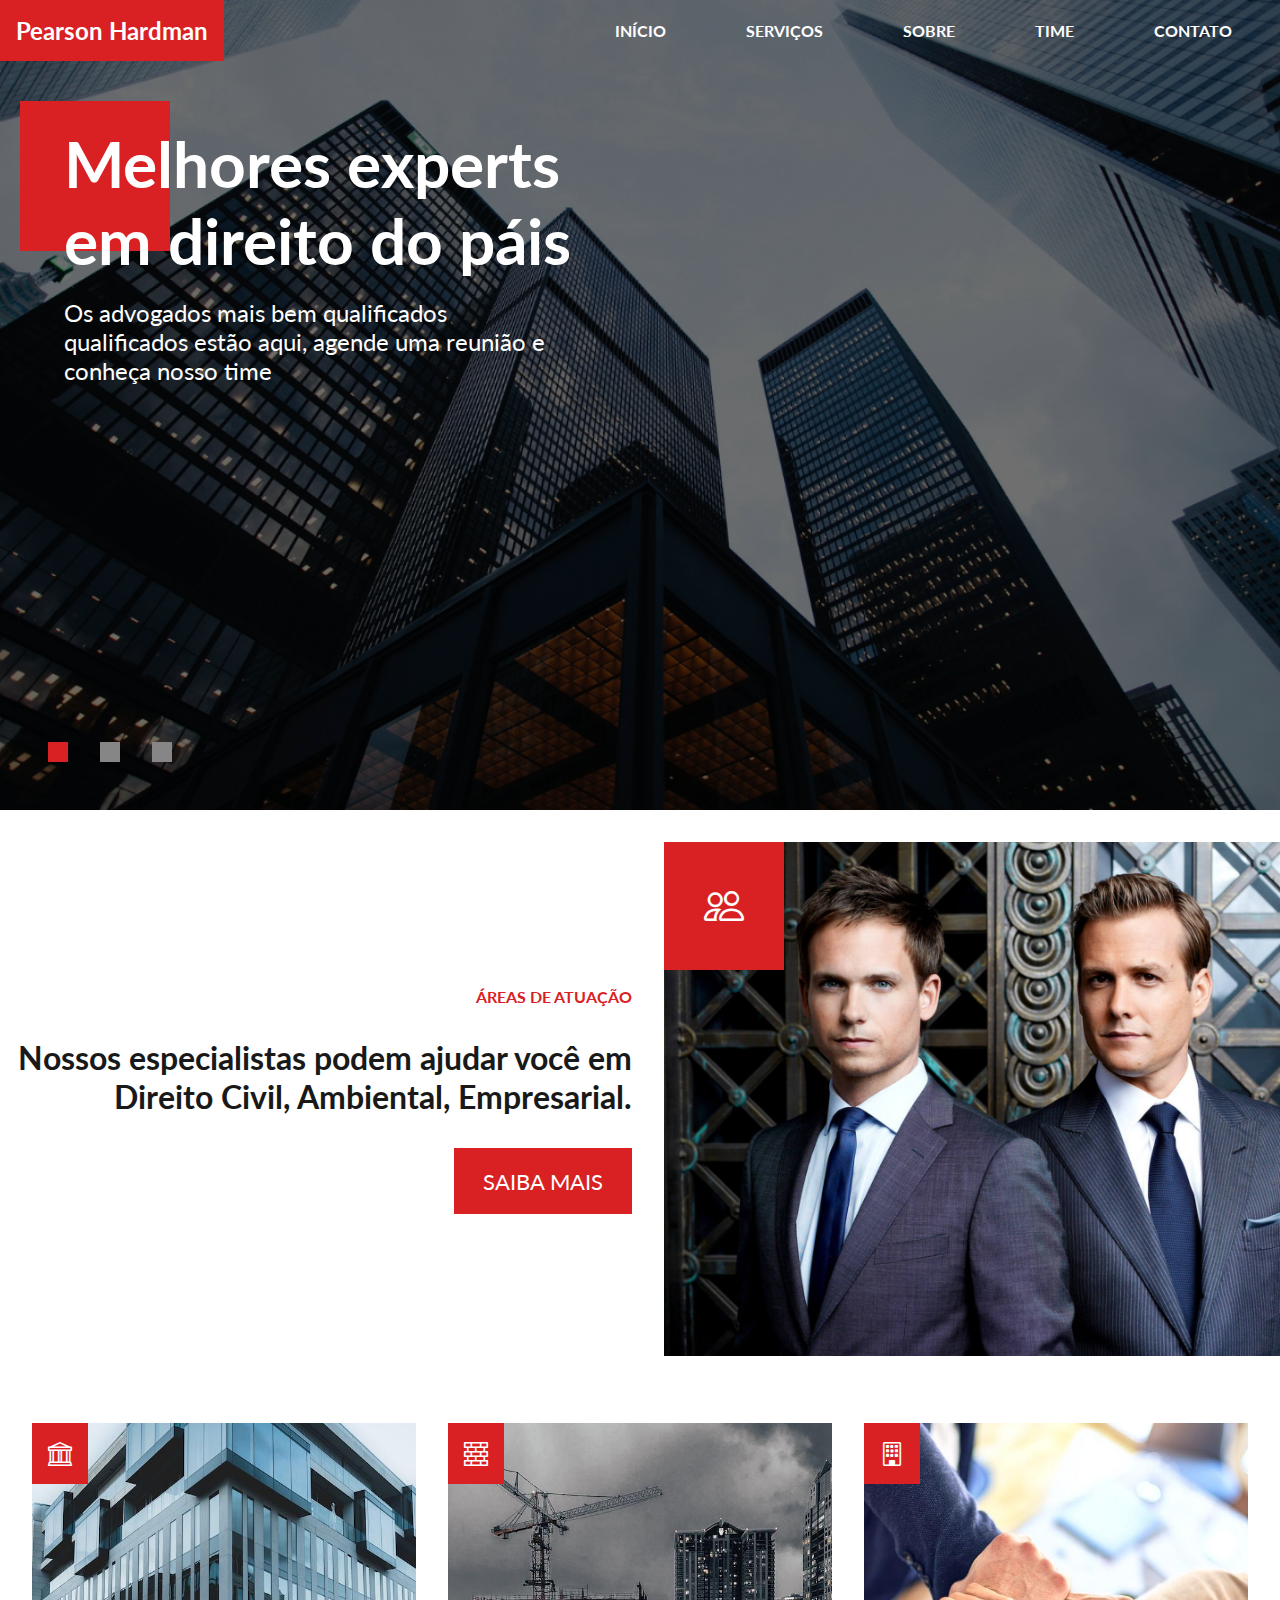
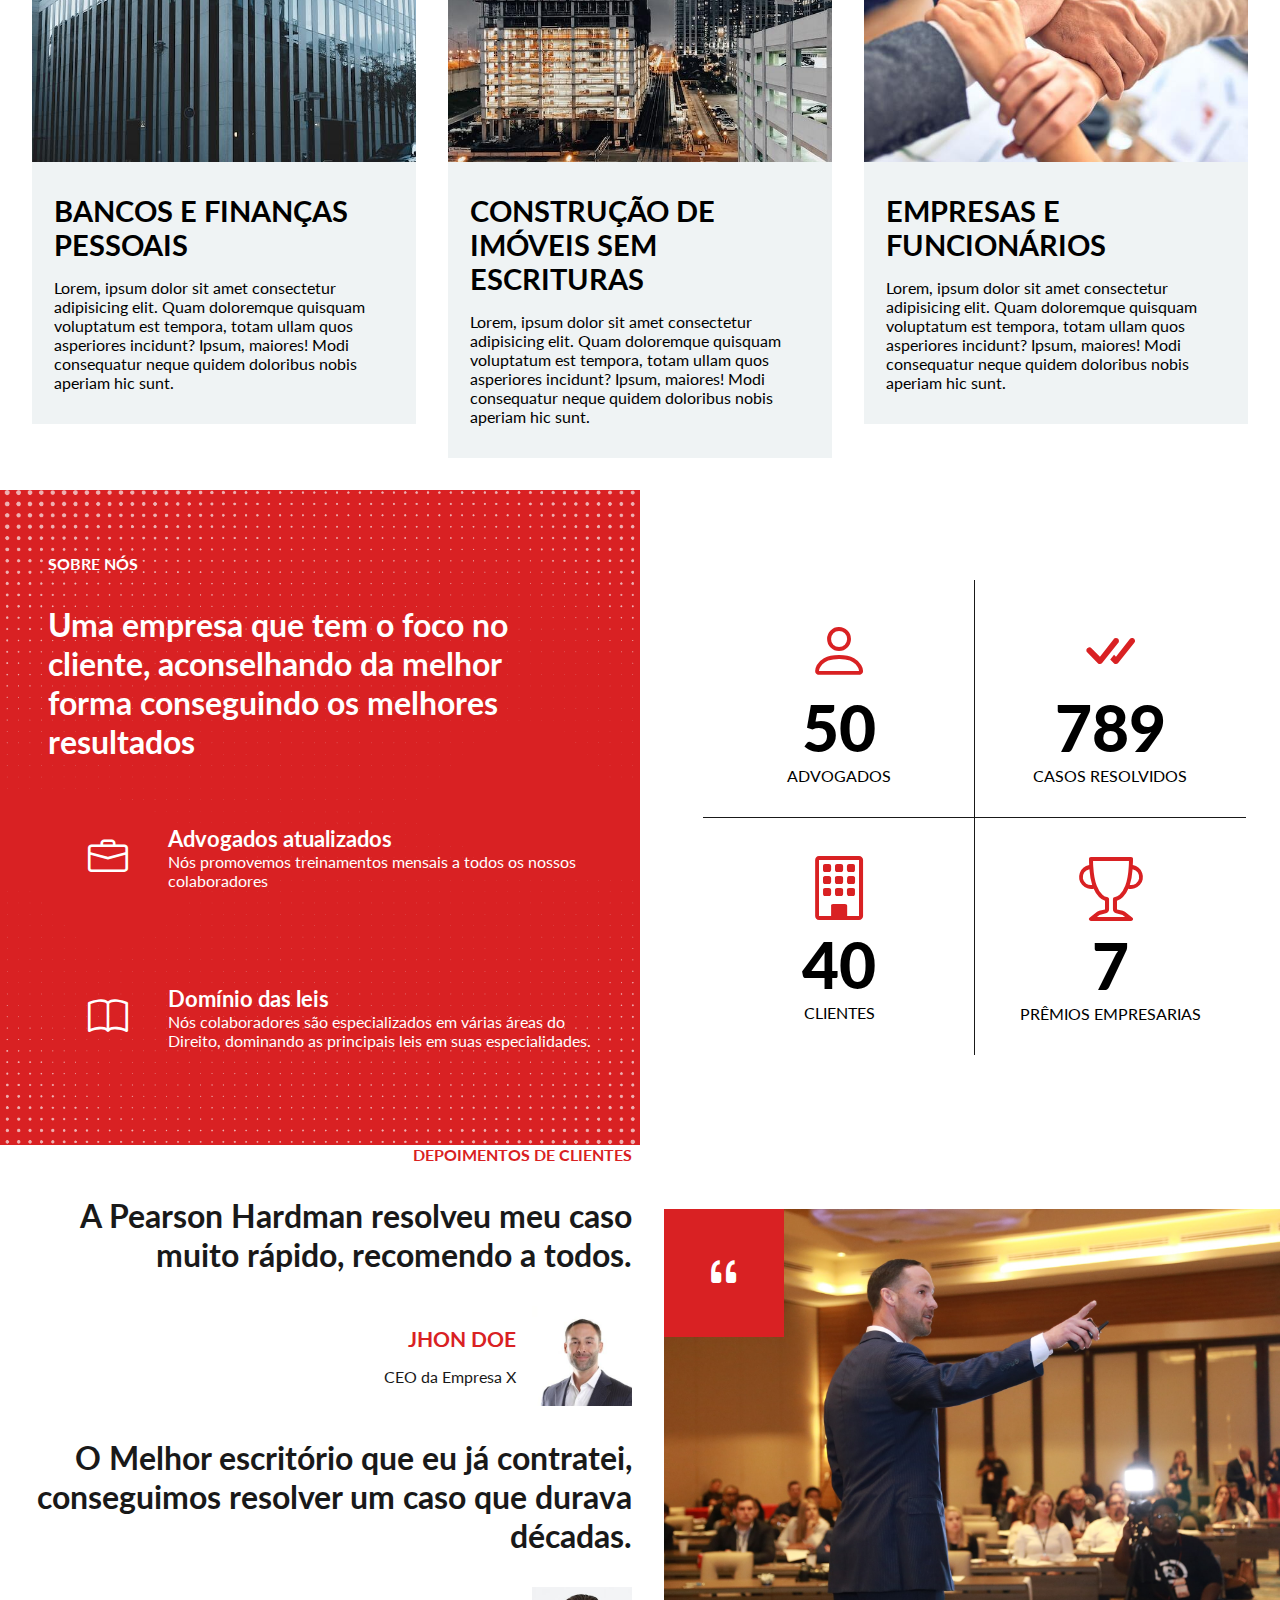
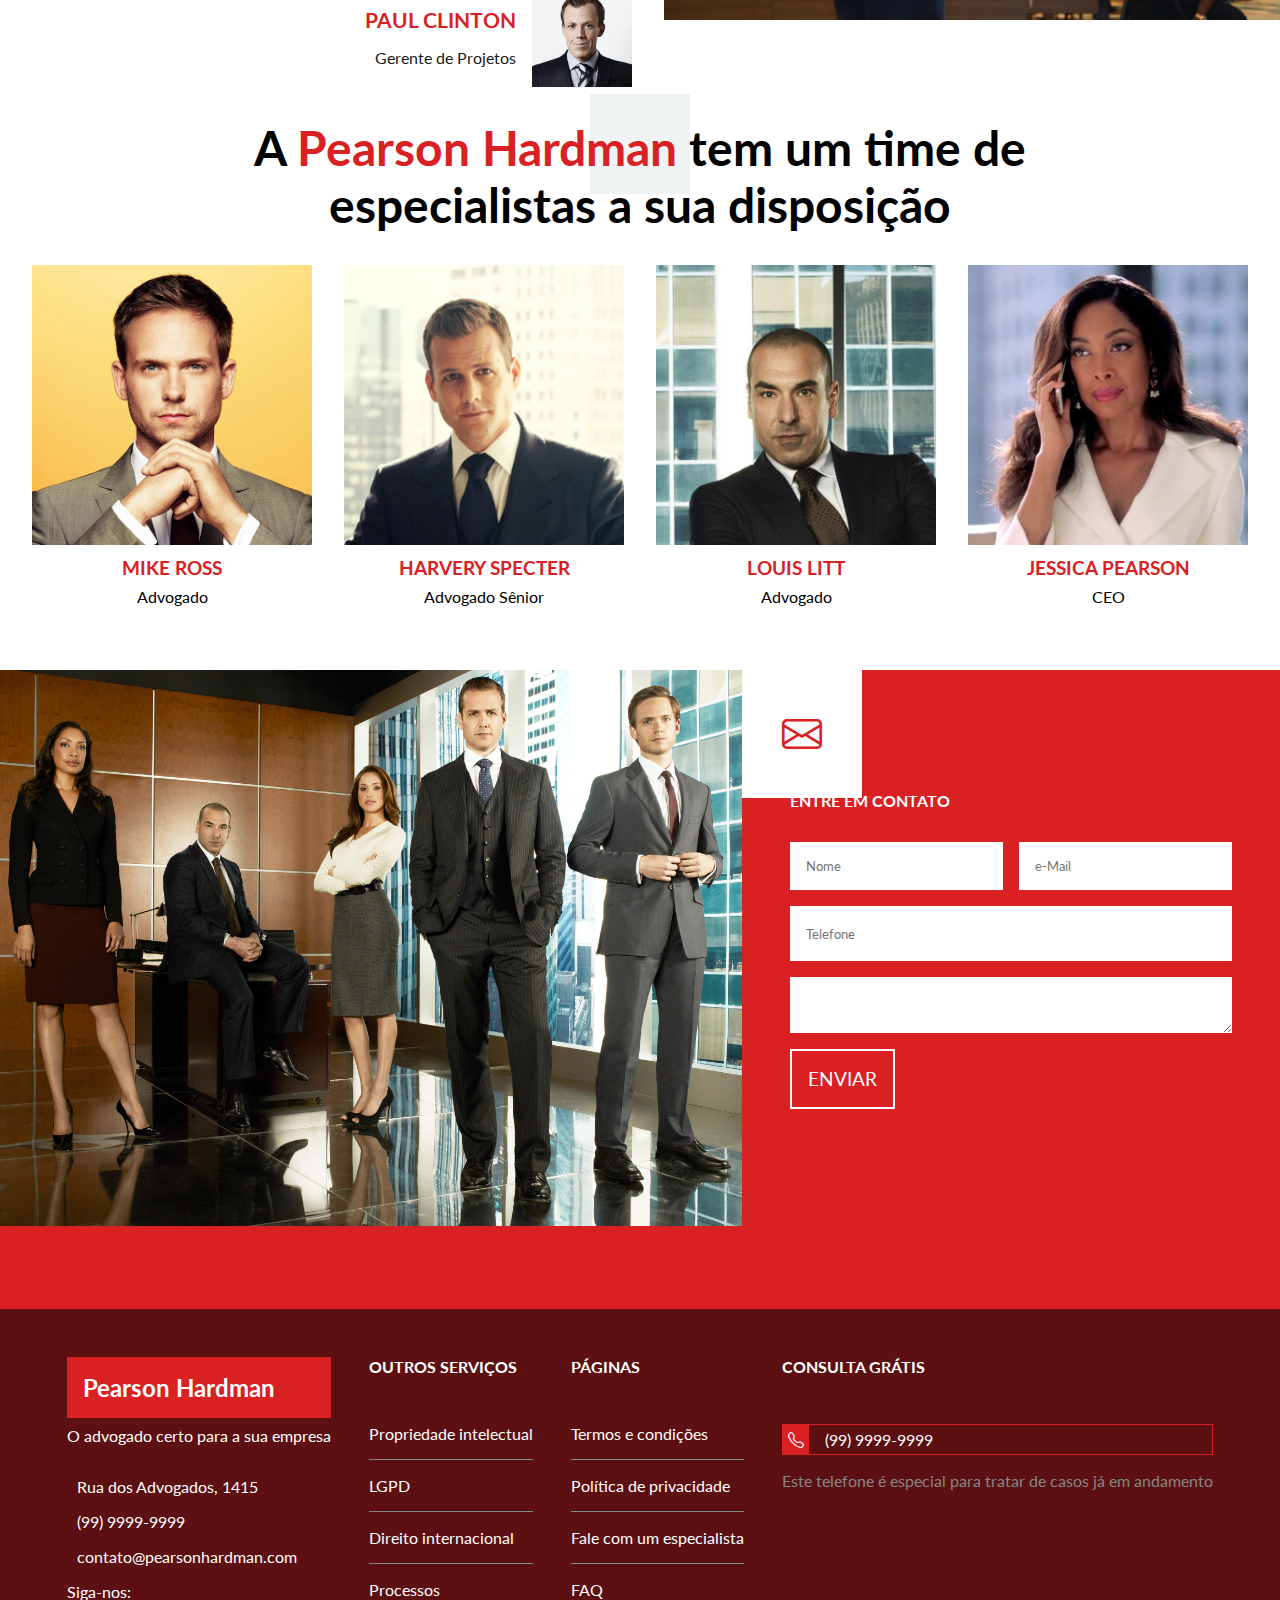
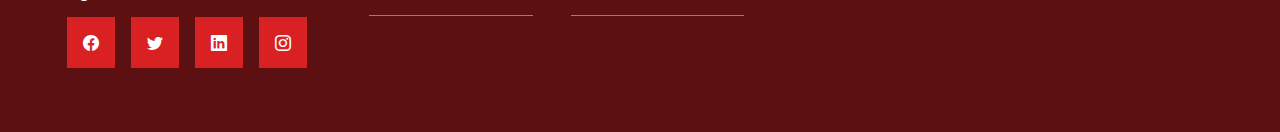
==== commit 08f4fbef: "Finished section footer html and styles" ====
--- a/Projeto/index.html
+++ b/Projeto/index.html
@@ -214,8 +214,8 @@
         </div>
         <!--author-->
       </div>
+
       <!--testimonial-information-->
-
       <div id="testimonial-image-container" class="image-container">
         <i class="bi bi-quote"></i>
         <img src="img/court.jpg" alt="Advogado em um tribunal" />
@@ -252,7 +252,7 @@
         </div>
       </div>
     </section>
-    
+
     <!--Contact-->
     <section id="contact" class="text-image-section">
       <div id="contact-image-container" class="image-container">
@@ -273,10 +273,55 @@
           </textarea>
           <input type="submit" value="Enviar" class="btn" />
         </form>
-
-      </div>
-
+      </div>
     </section>
 
+    <!--Footer-->
+    <footer id="footer">
+      <div class="contact-info">
+        <div class="footer-brand">
+          <h2>Pearson Hardman</h2>
+          <p>O advogado certo para a sua empresa</p>
+        </div>
+        <p><i class="bi-bi-geo-alt"></i> Rua dos Advogados, 1415</p>
+        <p><i class="bi-bi-telephone"></i>(99) 9999-9999</p>
+        <p><i class="bi-bi-envelope"></i>contato@pearsonhardman.com</p>
+        <div class="social-networks">
+          <p>Siga-nos:</p>
+          <div class="networks">
+            <a href="#"><i class="bi bi-facebook"></i></a>
+            <a href="#"><i class="bi bi-twitter"></i></a>
+            <a href="#"><i class="bi bi-linkedin"></i></a>
+            <a href="#"><i class="bi bi-instagram"></i></a>
+          </div>
+        </div>
+      </div>
+      <div class="links-container">
+        <h4>Outros serviços</h4>
+        <nav>
+          <a href="#">Propriedade intelectual</a>
+          <a href="#">LGPD</a>
+          <a href="#">Direito internacional</a>
+          <a href="#">Processos</a>
+        </nav>
+      </div>
+      <div class="links-container">
+        <h4>Páginas</h4>
+        <nav>
+          <a href="#">Termos e condições</a>
+          <a href="#">Política de privacidade</a>
+          <a href="#">Fale com um especialista</a>
+          <a href="#">FAQ</a>
+        </nav>
+      </div>
+      <div class="links-container">
+        <h4>Consulta grátis</h4>
+        <div class="phone-number">
+          <i class="bi bi-telephone"></i>
+          <p>(99) 9999-9999</p>
+        </div>
+        <p class="phone-info">Este telefone é especial para tratar de casos já em andamento</p>
+      </div>
+    </footer>
   </body>
 </html>
--- a/Projeto/css/styles.css
+++ b/Projeto/css/styles.css
@@ -6,6 +6,8 @@
 
   --primary-text-color: #ffffff;
   --secondary-text-color: #191919;
+
+  --secondary-bg-color: #5c1011;
 }
 
 /* ############ Generals properties ############ */
@@ -68,6 +70,10 @@
   color: var(--primary-text-color);
   font-weight: bold;
   padding: 1rem;
+}
+
+#navbar a:hover{
+  color: var(--main-color);
 }
 
 .banner.active {
@@ -423,4 +429,89 @@
   color: var(--main-color);
 }
 
+/* ############ Footer ############ */
+#footer{
+  color: var(--primary-text-color);
+  background-color: var(--secondary-bg-color);
+  display: flex;
+  justify-content: space-around;
+  padding: 3rem 3rem 5rem;
+}
+
+#footer i{
+  font-size: 1rem;
+  padding: 0.3rem;
+}
+
+#footer a{
+  color: var(--primary-text-color);
+}
+
+#contact-info,
+#links-container{
+  width: 20%;
+}
+
+.footer-brand{
+  margin-bottom: 2rem;
+}
+
+.footer-brand h2{
+  background-color: var(--main-color);
+  margin-bottom: 0.5rem;
+  padding: 1rem;
+}
+
+.contact-info p{
+  margin-bottom: 1rem;
+}
+
+.contact-info p i{
+  background-color: transparent;
+  padding: 0;
+  color: var(--main-color);
+}
+
+.social-networks p{
+  margin-bottom: 1rem;
+}
+
+.networks {
+  margin-top: 2rem;
+  display: flex;
+  gap: 1rem;
+}
+
+#footer .networks i{
+  padding: 1rem;
+}
+
+.links-container h4{
+  text-transform: uppercase;
+  margin-bottom: 3rem;
+}
+
+.links-container nav{
+  display: flex;
+  flex-direction: column;
+}
+
+.links-container nav a{
+  padding-bottom: 1rem;
+  margin-bottom: 1rem;
+  border-bottom: 1px solid var(--secondary-color);
+}
+
+.phone-number{
+  display: flex;
+  border: 1px solid var(--main-color);
+  gap: 1rem;
+  align-items: center;
+  margin-bottom: 1rem;
+}
+
+.phone-info{
+  color: var(--secondary-color);
+}
+
 /* ############ Another sections ############ */
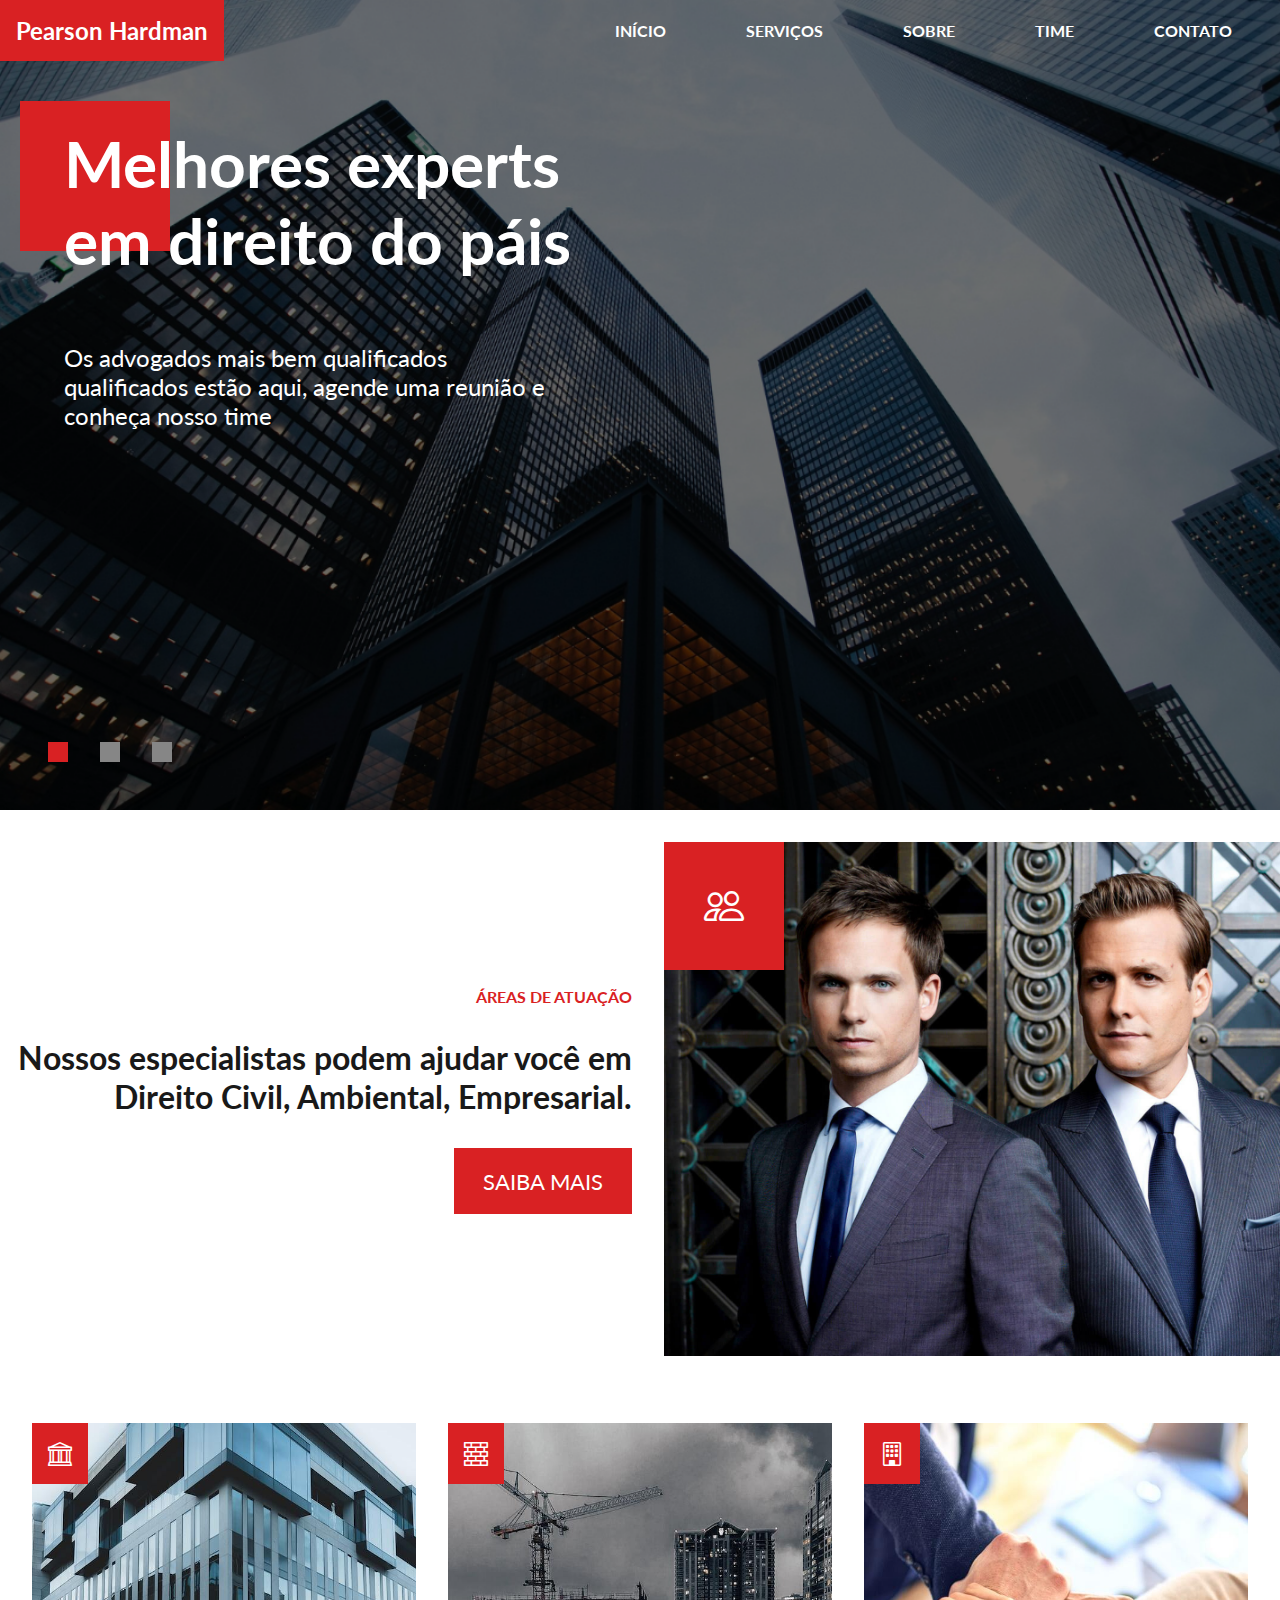
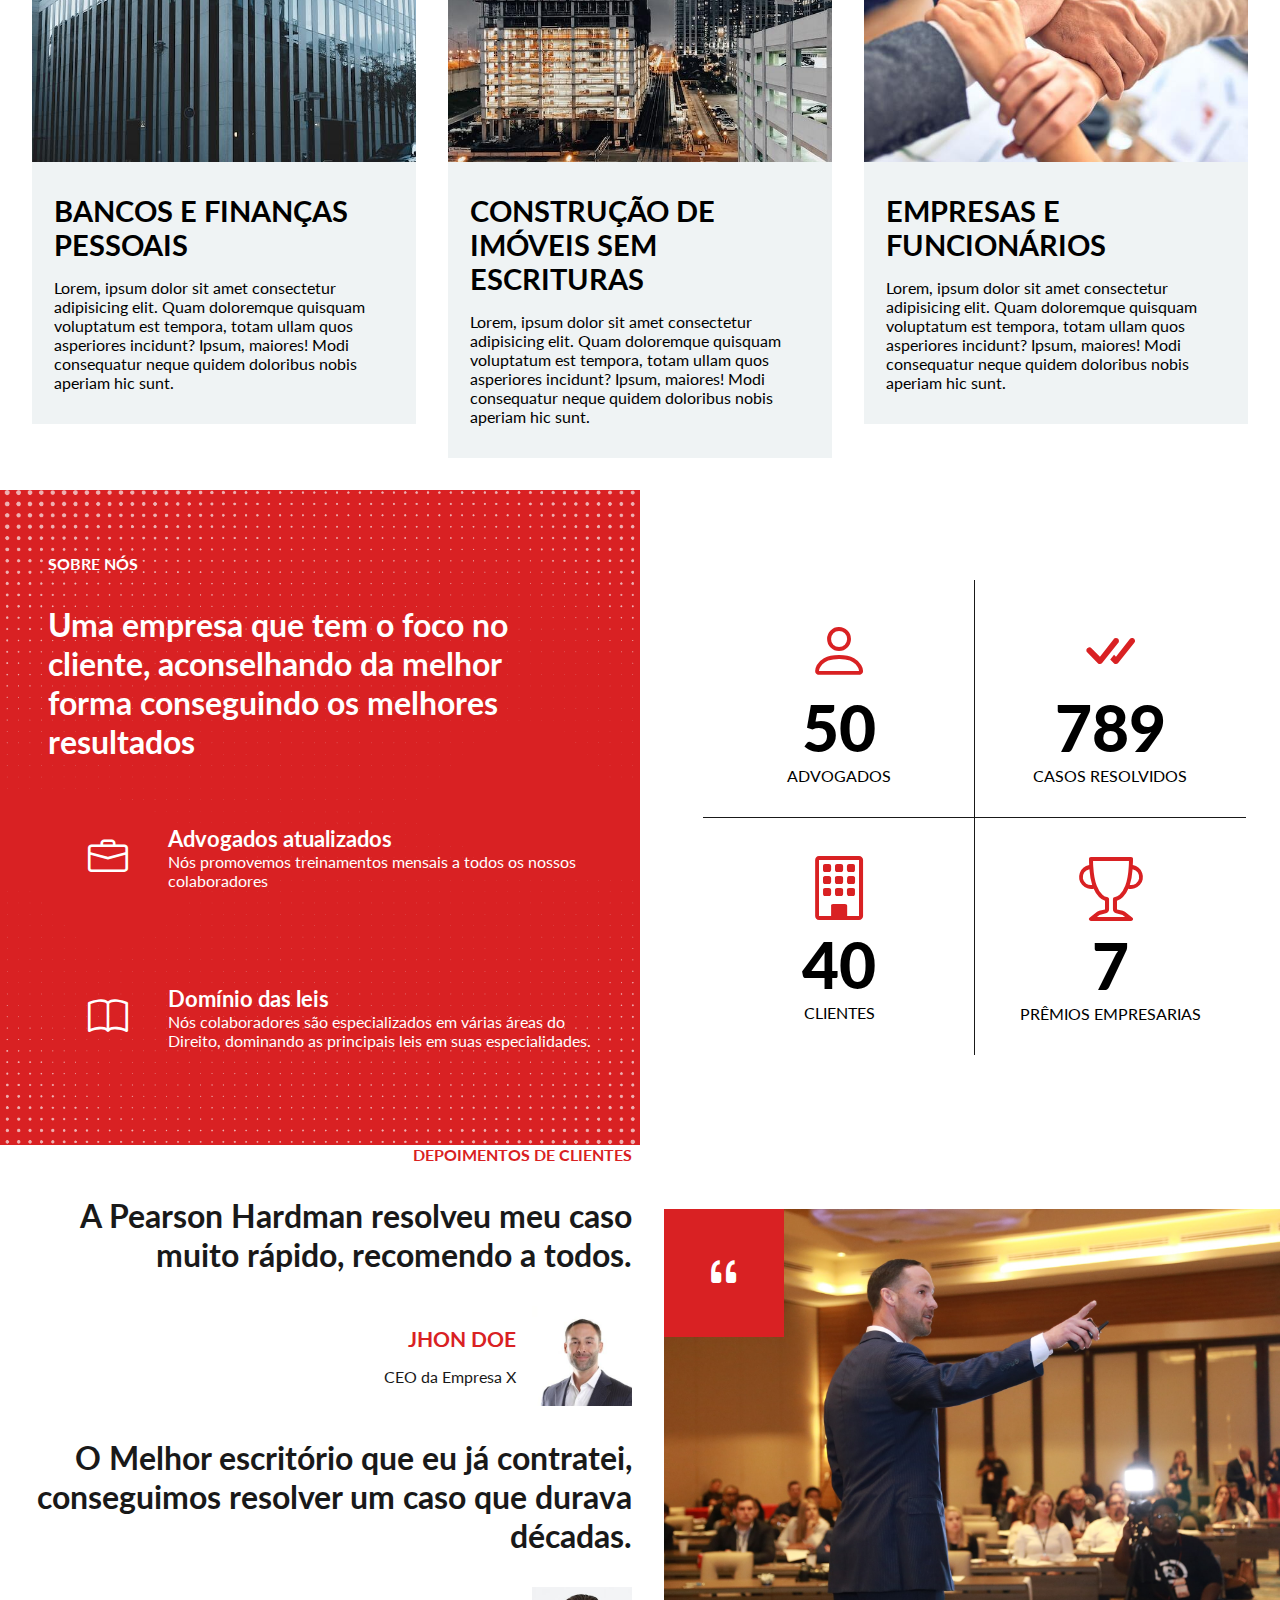
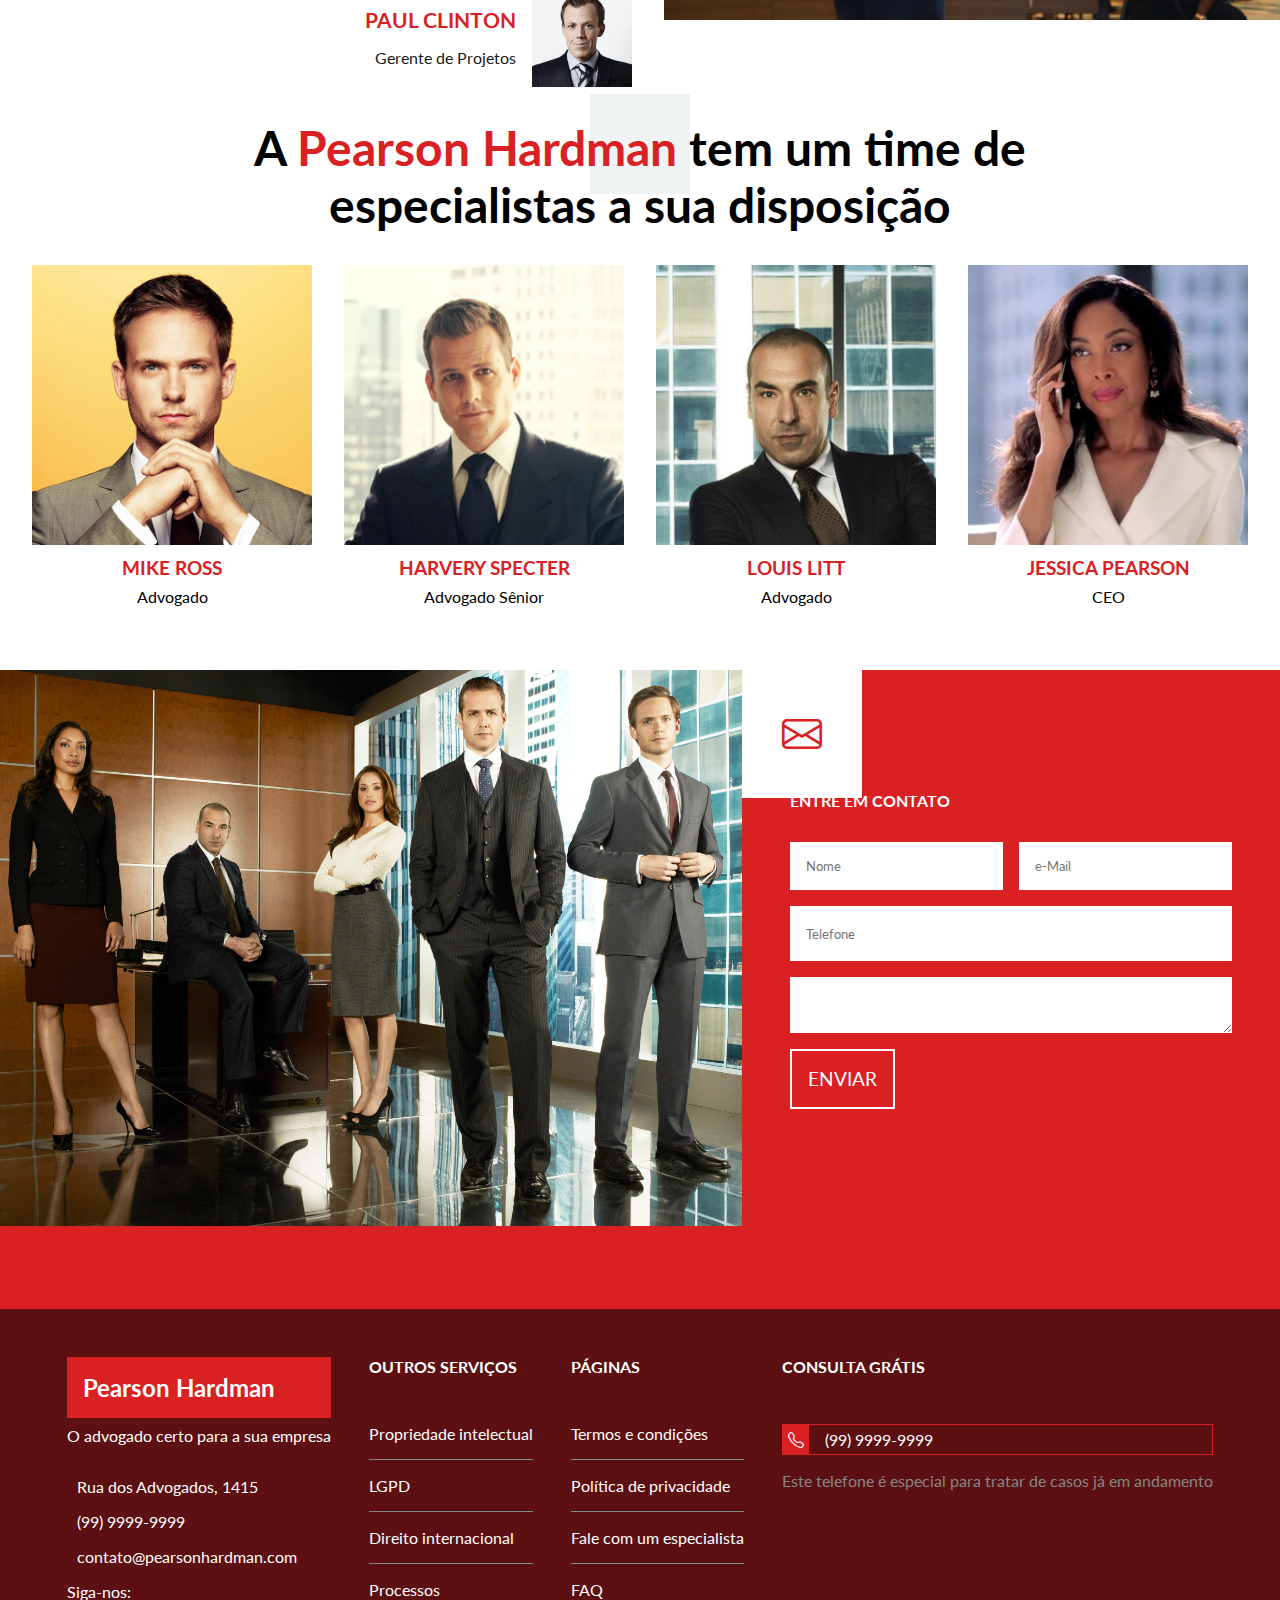
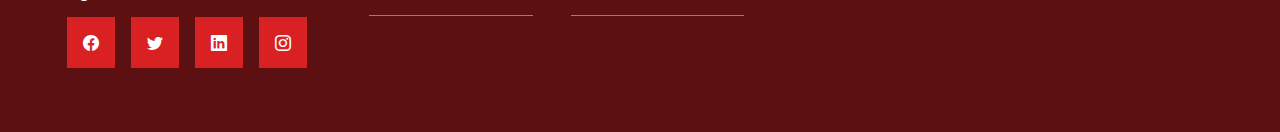
==== commit 39964f8c: "Applying js for the slider" ====
--- a/Projeto/index.html
+++ b/Projeto/index.html
@@ -24,6 +24,8 @@
       href="https://fonts.googleapis.com/css2?family=Lato:ital,wght@0,100;0,300;0,400;0,700;0,900;1,100;1,300;1,400;1,700;1,900&display=swap"
       rel="stylesheet"
     />
+
+    <script src="js/scripts.js" defer></script>
 
     <title>Pearson Hardman</title>
   </head>
@@ -41,6 +43,16 @@
         </nav>
 
         <!-- Menu Mobile -->
+        <i class="bi bi-list" id="menu"></i>
+        <nav id="mobile-navbar">
+          <i class="bi bi-x-lg" id="close-menu"></i>
+          <a href="#header">Início</a>
+          <a href="#expertise-areas">Serviços</a>
+          <a href="#about">Sobre</a>
+          <a href="#team">Time</a>
+          <a href="#contact">Contato</a>
+        </nav>
+
       </div>
 
       <div class="banner active">
@@ -49,6 +61,22 @@
         <p>
           Os advogados mais bem qualificados qualificados estão aqui, agende uma
           reunião e conheça nosso time
+        </p>
+      </div>
+
+      <div class="banner">
+        <span class="square"></span>
+        <h2>Conheça o nosso time</h2>
+        <p>
+          Veja as especialidades dos nossos advogados, e entenda como eles podem lhe ajudar
+        </p>
+      </div>
+
+      <div class="banner">
+        <span class="square"></span>
+        <h2>Os nossos resultados</h2>
+        <p>
+          Confira as nossas métricas e conheça os resultados que já obtivemos
         </p>
       </div>
 
--- a/Projeto/css/styles.css
+++ b/Projeto/css/styles.css
@@ -80,6 +80,10 @@
   opacity: 1;
 }
 
+.banner.active p{
+  margin-top: 4rem;
+}
+
 .banner {
   max-width: 50%; /* Limit width from banner container */
   padding: 4rem;
@@ -96,7 +100,7 @@
 }
 
 .banner p {
-  font-size: 1.5rem;
+  font-size: 1.5rem;  
 }
 
 .square {
@@ -209,7 +213,6 @@
 
 
 /* ############ About us section ############ */
-
 #about{
   display: flex;
   flex-wrap: wrap;
@@ -292,7 +295,6 @@
   text-transform: uppercase;
 }
 /* ############ Testimonial section ############ */
-
 #testimonials{
   display: flex;
   align-items: center;
@@ -371,7 +373,6 @@
 }
 
 /* ############ Contact section ############ */
-
 #contact{
   background-color: var(--main-color);
   gap: 0;
@@ -385,11 +386,9 @@
   flex: 1 1 0;
 }
 
-
 #contact-information .section-subtitle{
   color: var(--primary-text-color);
 }
-
 
 #contact-information i{
   position: absolute;
@@ -513,5 +512,184 @@
 .phone-info{
   color: var(--secondary-color);
 }
-
-/* ############ Another sections ############ */
+/* ############ Mobile navbar ############ */
+#menu,#close-menu{
+  font-size: 2rem;
+  padding: 1rem;
+  display: none;
+}
+
+#close-menu{
+  position: absolute;
+  top: 0;
+  right: 0;
+}
+
+#mobile-navbar{
+  position: fixed;
+  top: 0;
+  left: 100%;
+  height: 100%;
+  width: 100%;
+  background-color: rgba(0, 0, 0, 0.95);
+  display: flex;
+  flex-direction: column;
+  padding: 4rem 2rem;
+  transition: 0.4s;
+  z-index: 5;
+}
+
+#mobile-navbar.menu-active{
+  left: 0;
+}
+
+#mobile-navbar a{
+  color: var(--primary-text-color);
+  font-size: 2rem;
+  text-align: center;
+  margin-bottom: 1rem;
+  padding-bottom: 1rem;
+  border-bottom: 1px solid var(--main-color);
+}
+
+/* ############ Media querys (responsivity) ############ */
+@media(max-width:450px) {
+
+  /* ############ Generals properties ############ */
+    body{
+      overflow-x: hidden; /*hideen side scroll*/
+    }
+
+    i{
+      padding: 1.5rem;
+      font-size: 2rem;
+    }
+
+  /* ############ Header and banner ############ */
+    #navbar{
+      display: none;
+    }
+
+    #menu, #close-menu{
+      display: block;
+    }
+
+    .banner{
+      max-width: 100%;
+      padding: 4rem 2rem;
+    }
+
+    .banner h2{
+      font-size: 3rem;
+    }
+    
+    .banner p{
+      font-size: 1rem;
+    } 
+  
+  /* ############ Action areas (main) ############ */
+    .btn{
+      align-self: initial;
+    }
+
+    .image-container{
+      flex: 1 1 100%;
+    }
+
+    #other-services{
+      flex-wrap: wrap;
+    }
+
+  /* ############ About us section ############ */
+    #about{
+      gap: 0;
+    }
+
+    #about-text,
+    #about-data{
+      flex: 1 1 100%;
+    }
+
+    .about-description{
+      gap: 1rem;
+    }
+
+    .about-description i{
+      padding: 0;
+      min-width: 40px;
+    }
+
+    #about #about-data .data{
+      width: 100%;
+      border: none;
+      border-bottom: 1px solid var(--secondary-text-color);
+    }
+
+  /* ############ Testimonial section ############ */
+    .text-container{
+      text-align: center;
+      padding: 2rem;
+    }
+
+  /* ############ Employees Section ############ */
+    #team{
+      margin-top: 2rem;
+    }
+
+    #team h2{
+      font-size: 2.5rem;
+    }
+
+    .employees{
+      flex-wrap: wrap;
+    }
+
+  /* ############ Contact section ############ */
+    #contact{
+      padding-bottom: 0;
+    }
+
+    #contact-information{
+      padding: 7rem 1rem;
+    }
+
+    #contact-information .form-control{
+      flex-direction: column;
+    }
+
+    #contact-information .btn{
+      align-self: auto;
+    }
+
+  /* ############ Footer ############ */
+    #footer{
+      flex-wrap: wrap;
+    }
+
+    #footer i{
+      font-size: 2rem;
+      padding: 1rem;
+    }
+
+    #footer-brand{
+      text-align: center;
+    }
+
+    .networks{
+      margin-bottom: 3rem;
+    }
+
+    .links-container{
+      margin-bottom: 1rem;
+    }
+
+    .links-container h4{
+      margin-bottom: 1.5rem;
+    }
+
+    .contact-info,
+    .links-container{
+      width: 100%;
+    }
+
+}